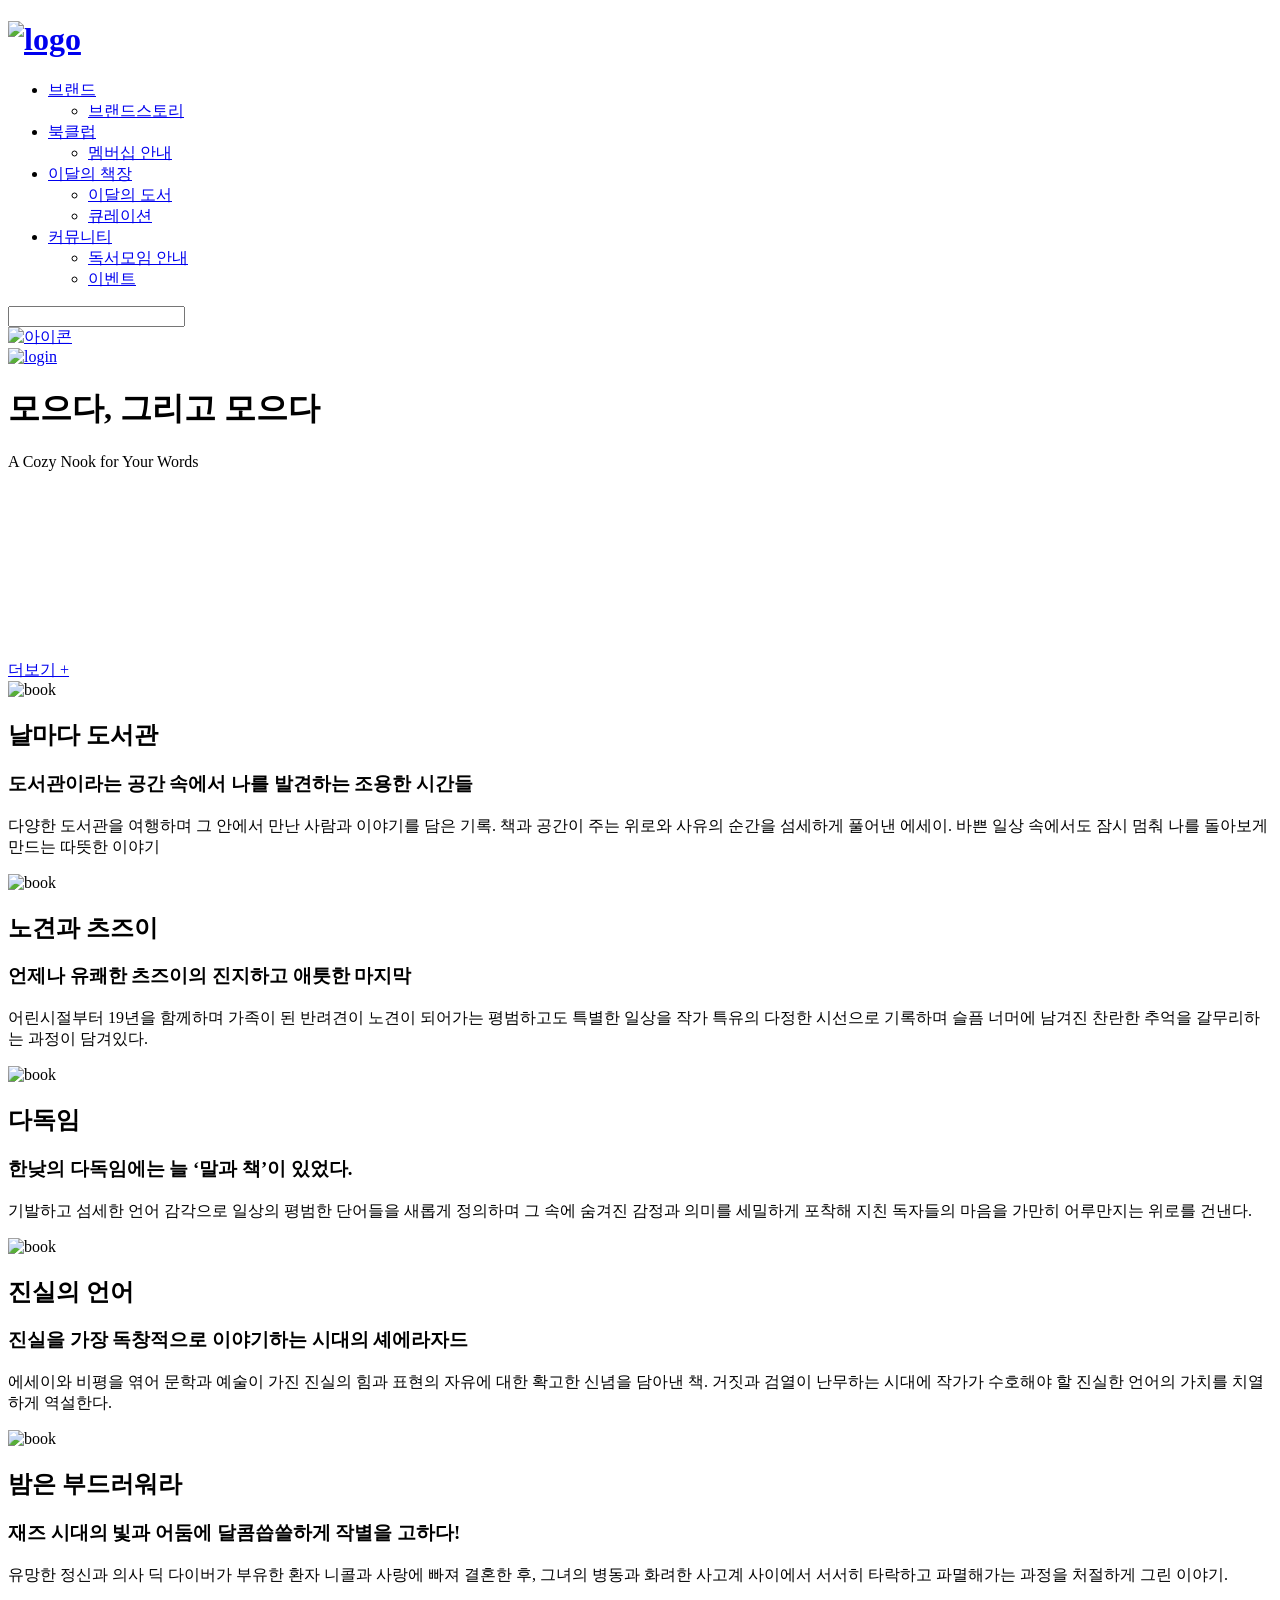
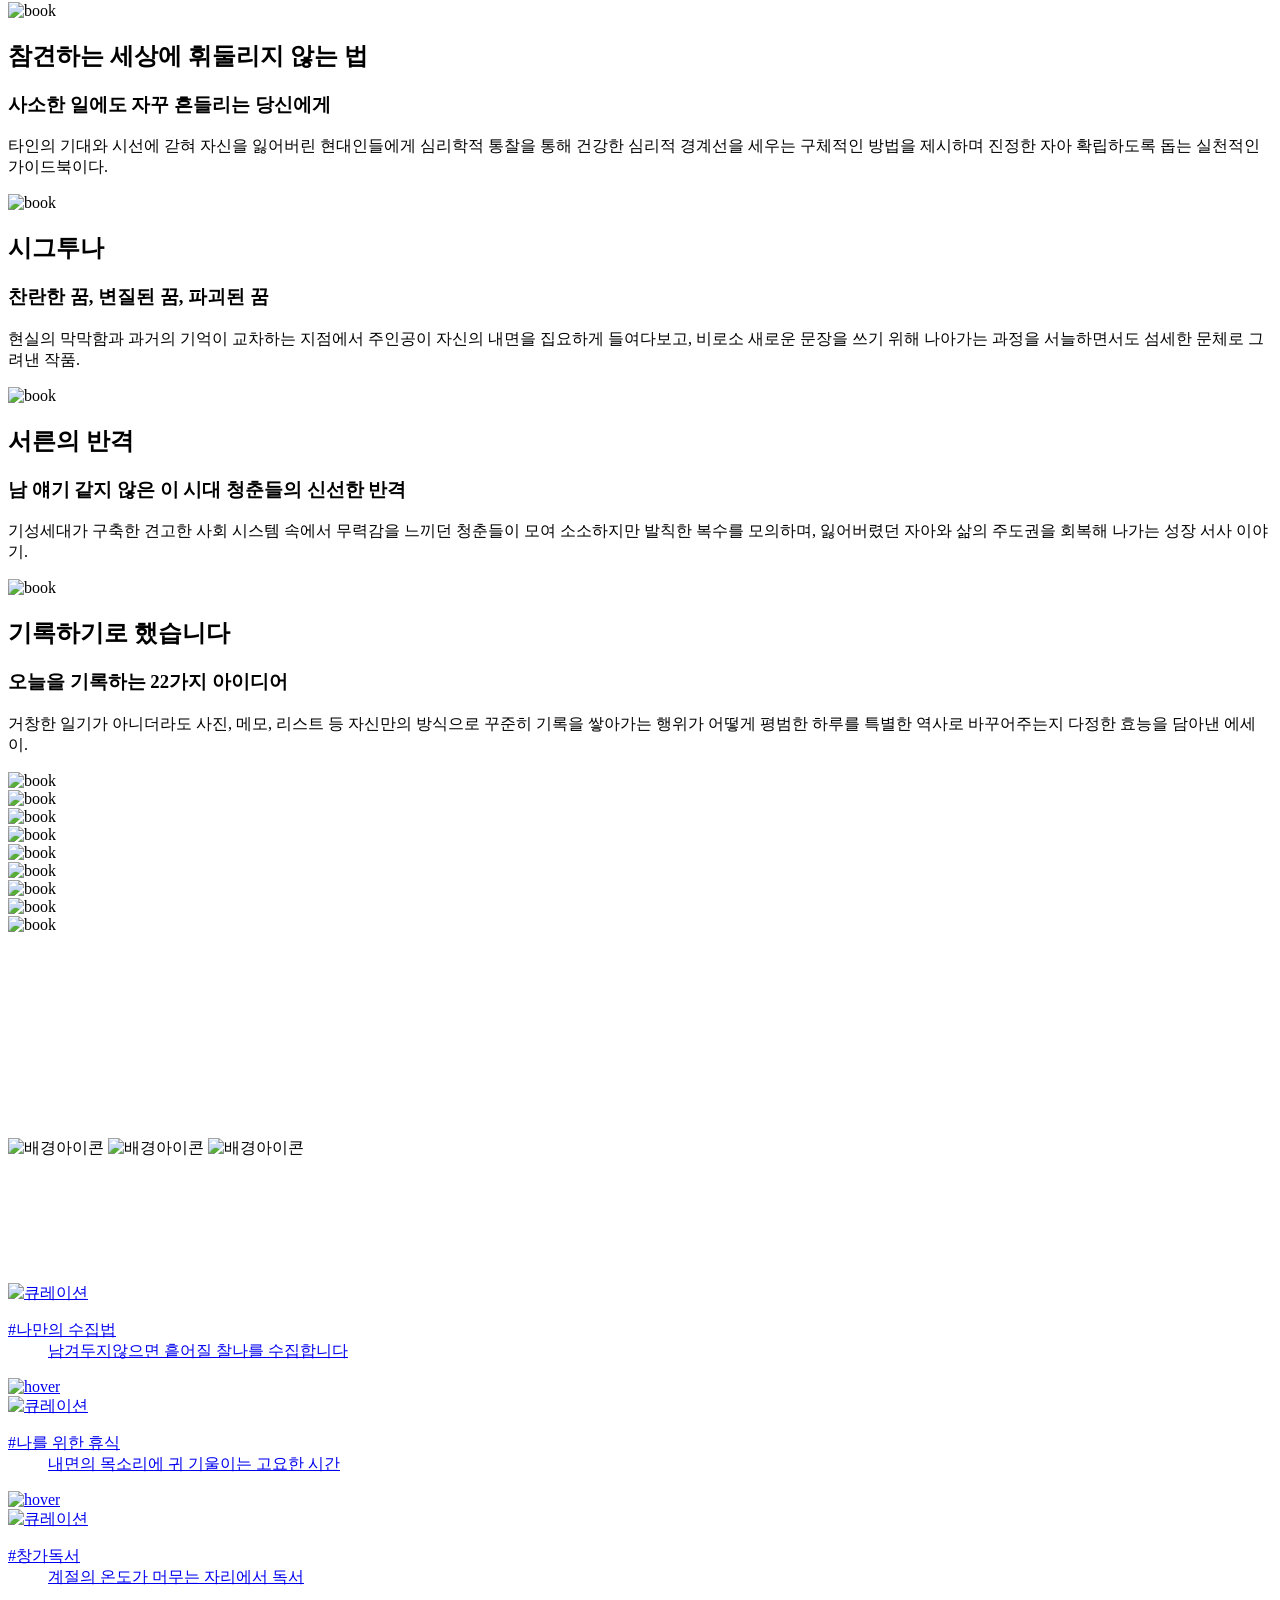
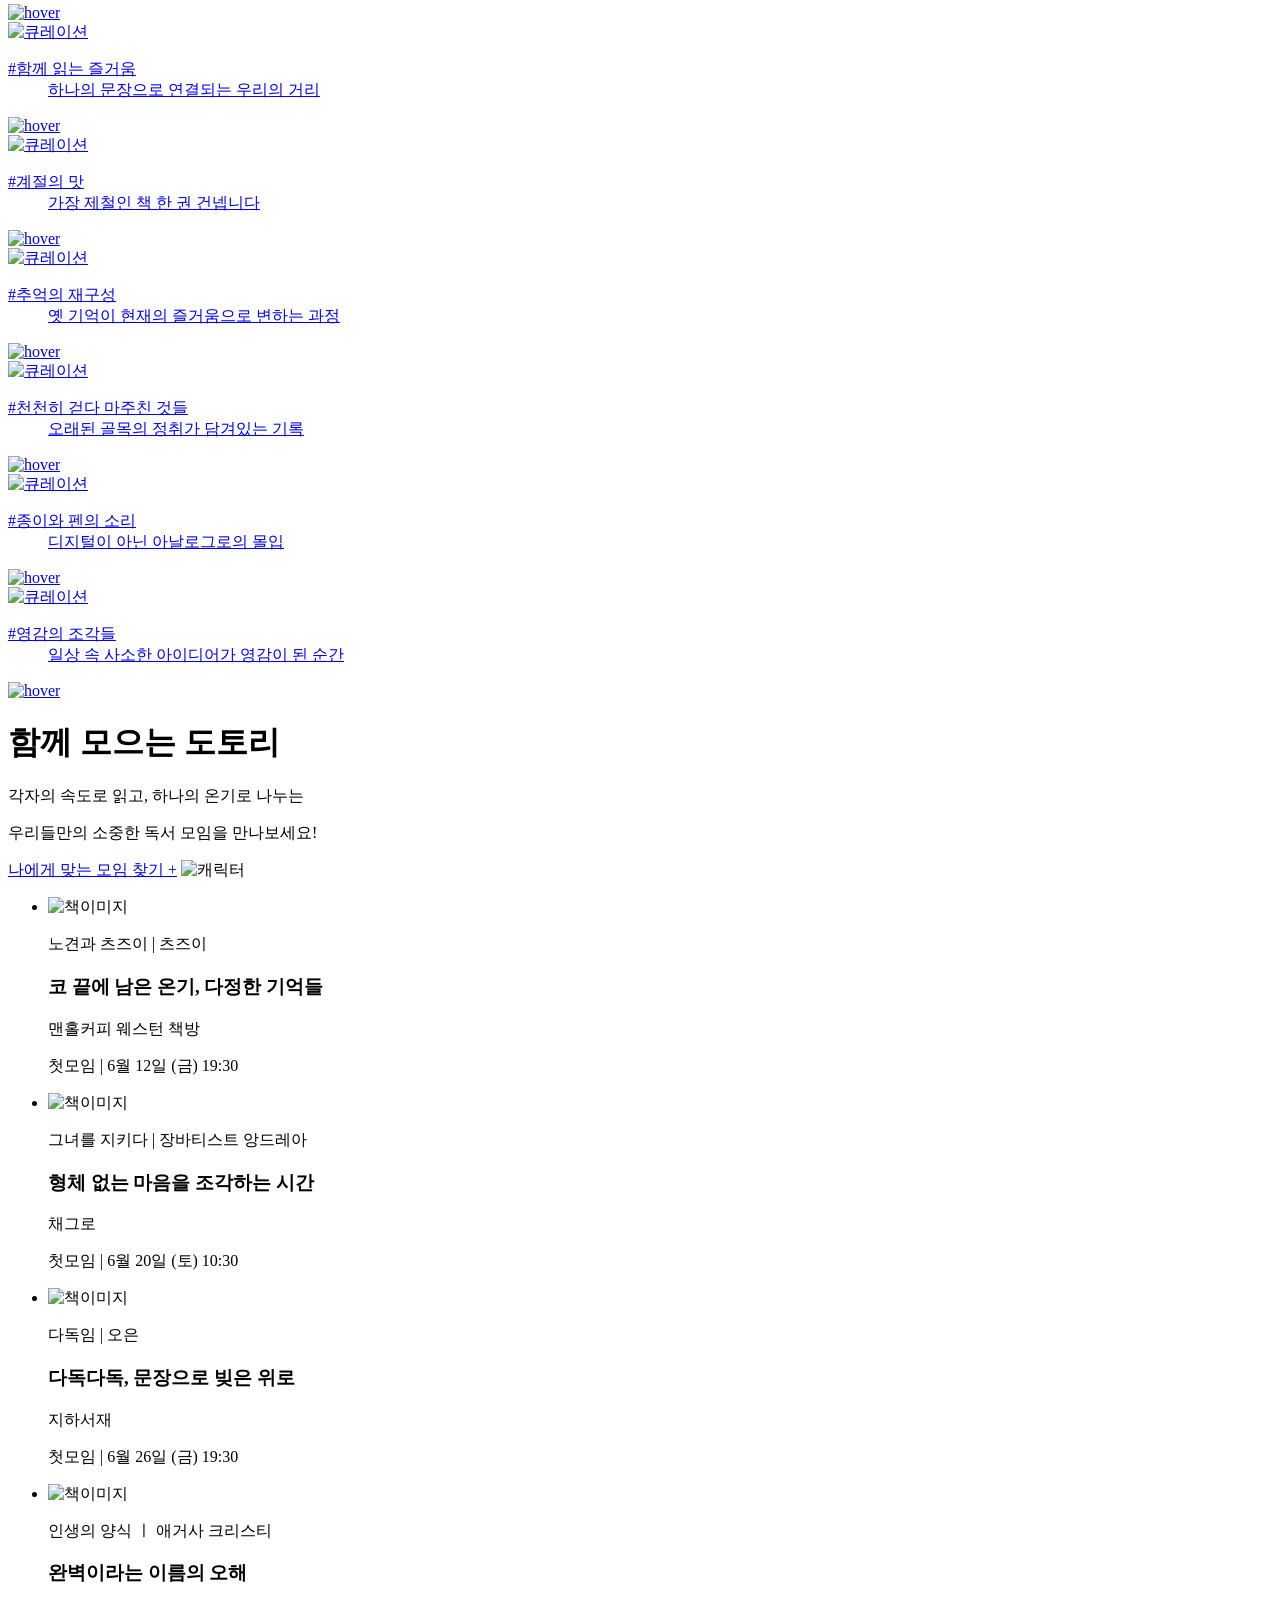
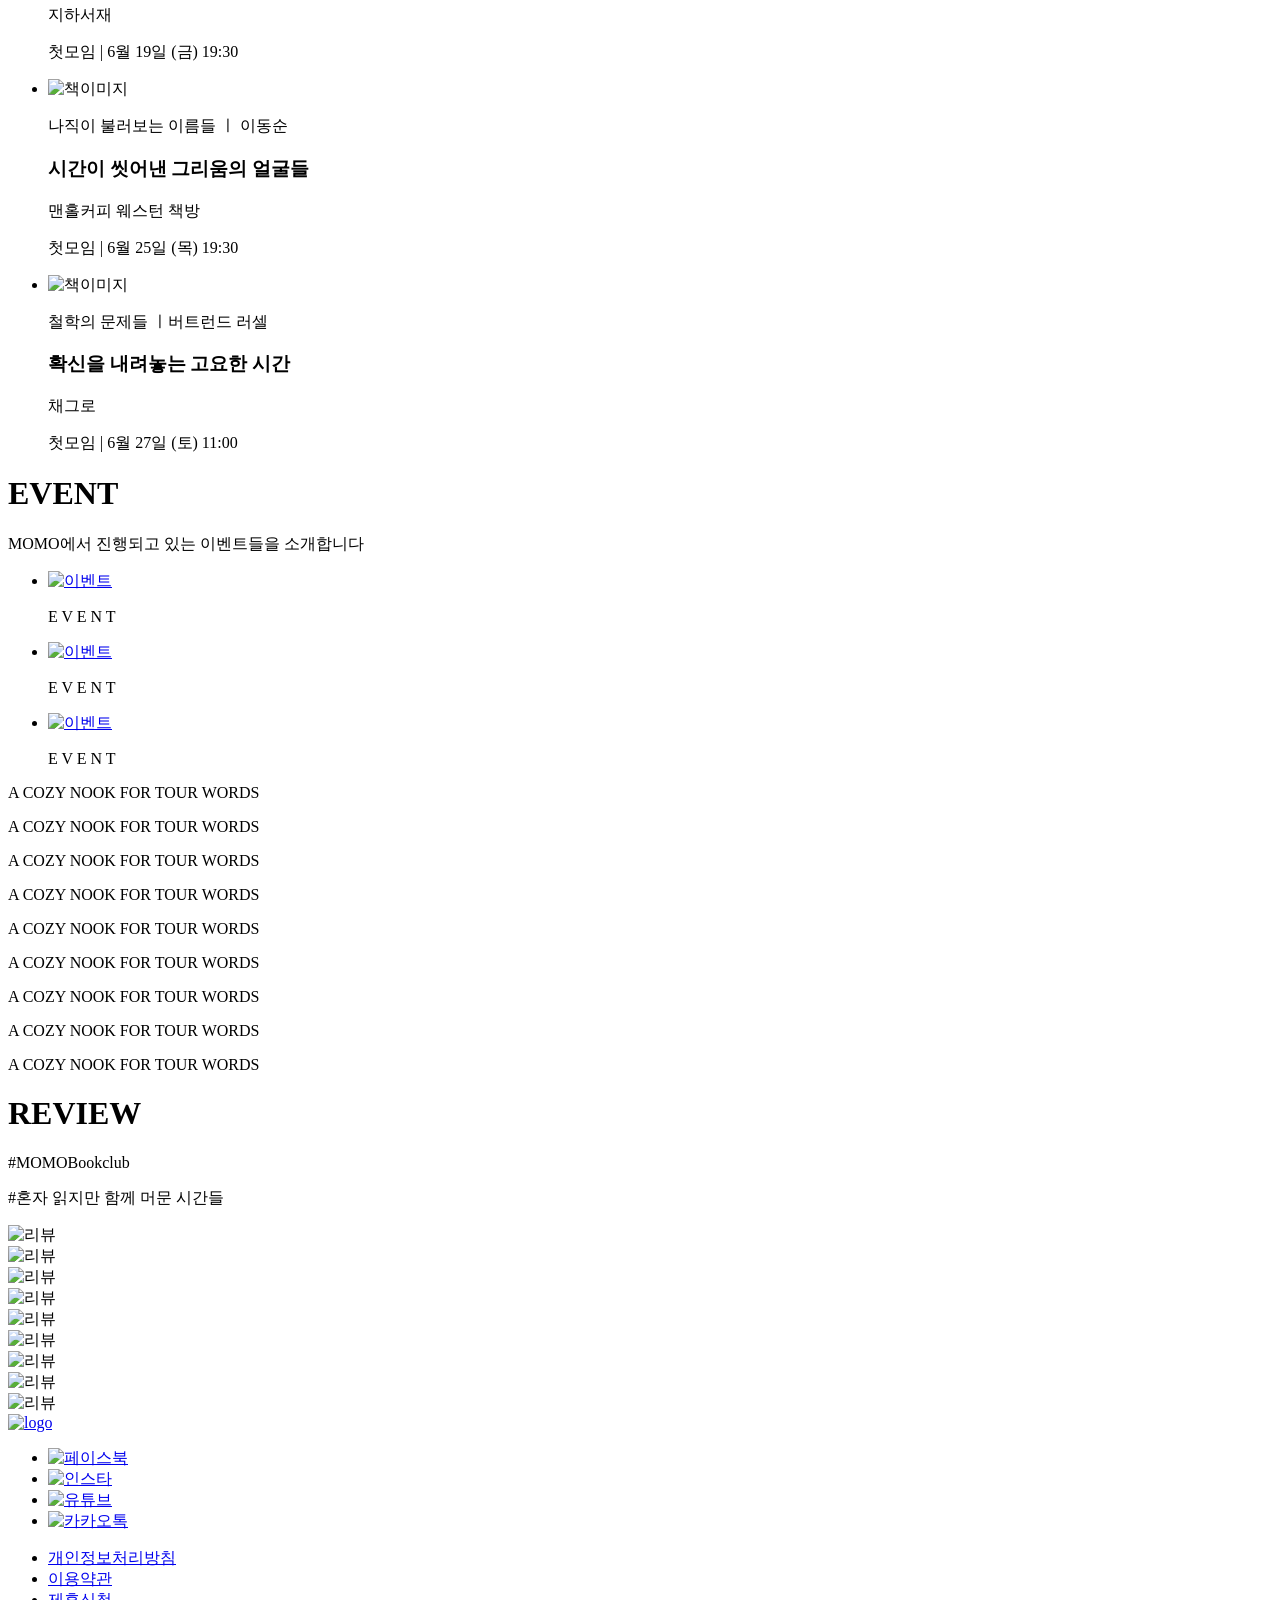
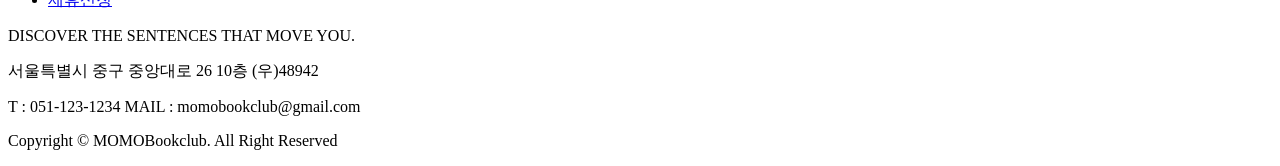
==== index.html @ cfecb266 "Add files via upload" ====
<!DOCTYPE html>
<html lang="ko">

<head>
    <meta charset="UTF-8">
    <meta name="viewport" content="width=1360">
    <!-- 브라우저 뷰포트 너비를 1360px로 고정하여 페이지를 그리도록 설정 -->
    <title>모모북클럽</title>
    <!-- favicon -->
    <link rel="shortcut icon" href="./images/favicon.ico" type="image/x-icon">
    <!-- webfont 연결-->
    <link rel="stylesheet" href="Suite.css">
    <!-- css 연결-->

    <!-- aos 연결 -->
    <link href="https://unpkg.com/aos@2.3.1/dist/aos.css" rel="stylesheet">

    <!-- 외부 css 연결 -->
    <link rel="stylesheet" href="css/style.css">

    <!-- js css 연결 -->
    <link rel="stylesheet" href="./css/swiper-bundle.min.css" />
</head>

<body>
    <div id="wrap">

        <!-- header 시작 -->
        <div id="header">
            <div class="inner_header">
                <h1><a href="index.html"><img src="./images/main/01.logo/logo2.svg" alt="logo" class="logo_img"></a>
                </h1>
                <ul class="gnb">
                    <li>
                        <a href="#">브랜드</a>
                        <ul class="submenu">
                            <li><a href="index2.html">브랜드스토리</a></li>
                        </ul>
                    </li>
                    <li>
                        <a href="#">북클럽</a>
                        <ul class="submenu">
                            <li><a href="index3.html">멤버십 안내</a></li>
                        </ul>
                    </li>
                    <li>
                        <a href="#">이달의 책장</a>
                        <ul class="submenu">
                            <li><a href="index4.html">이달의 도서</a></li>
                            <li><a href="index4.html?tab=Board02">큐레이션</a></li>
                        </ul>
                    </li>
                    <li>
                        <a href="#">커뮤니티</a>
                        <ul class="submenu">
                            <li><a href="index5.html">독서모임 안내</a></li>
                            <li><a href="index5.html?tab=Board02">이벤트</a></li>
                        </ul>
                    </li>
                </ul>

                <div class="search_wrap">
                    <div class="search_bar">
                        <form action="" method="post">
                            <input type="text" name="search" id="search" placeholder="">
                        </form>
                        <a href="#"><img src="./images/main/02.header/icon-2-1.svg" alt="아이콘" class="search_icon"></a>
                    </div>
                    <div class="login_wrap">
                        <a href="#"><img src="./images/main/02.header/icon-1-1.svg" alt="login" class="login_icon"></a>
                    </div>
                </div>
            </div>
        </div>


        <!-- visual 시작 -->
        <div id="visual">
            <h1>모으다, 그리고 모으다</h1>
            <p>A Cozy Nook for Your Words</p>
        </div>


        <!-- section1 시작 -->
        <div id="section1">
            <div class="title_wrap" data-aos="fade-up" data-aos-duration="1000">
                <h1><img src="./images/main/04.section1/character-1.svg" alt="캐릭터"></h1>
                <div class="text_wrap">
                    <h1>마음이 머무는 이달의 책장</h1>
                    <p>모모가 정성껏 고른 책들이 당신의 마음을 채워줄 거에요!</p>
                </div>
            </div>
            <div class="btn_wrap1">
                <a href="#" class="btn1">더보기 +</a>
            </div>
            <!-- Swiper -->
            <div class="swiper_wrap1">
                <div style="--swiper-navigation-color: #fff; --swiper-pagination-color: #fff"
                    class="swiper section1-swiper2">
                    <div class="swiper-wrapper">
                        <div class="swiper-slide">
                            <img src="./images/main/04.section1/book-1.svg" alt="book">
                            <div class="sw-txt-wrap">
                                <h2>날마다 도서관</h2>
                                <h3>도서관이라는 공간 속에서 나를 발견하는 조용한 시간들</h3>
                                <p>
                                    다양한 도서관을 여행하며 그 안에서 만난 사람과 이야기를 담은 기록. 책과 공간이 주는 위로와 사유의 순간을 섬세하게 풀어낸 에세이.
                                    바쁜 일상 속에서도 잠시 멈춰 나를 돌아보게 만드는 따뜻한 이야기
                                </p>
                            </div>
                        </div>
                        <div class="swiper-slide">
                            <img src="./images/main/04.section1/book-2.svg" alt="book">
                            <div class="sw-txt-wrap">
                                <h2>노견과 츠즈이</h2>
                                <h3>언제나 유쾌한 츠즈이의 진지하고 애틋한 마지막</h3>
                                <p>
                                    어린시절부터 19년을 함께하며 가족이 된 반려견이 노견이 되어가는 평범하고도 특별한 일상을 작가 특유의 다정한 시선으로 기록하며 슬픔 너머에 남겨진
                                    찬란한
                                    추억을
                                    갈무리하는 과정이 담겨있다.
                                </p>
                            </div>
                        </div>
                        <div class="swiper-slide">
                            <img src="./images/main/04.section1/book-3.svg" alt="book">
                            <div class="sw-txt-wrap">
                                <h2>다독임</h2>
                                <h3>한낮의 다독임에는 늘 ‘말과 책’이 있었다.</h3>
                                <p>
                                    기발하고 섬세한 언어 감각으로 일상의 평범한 단어들을 새롭게 정의하며 그 속에 숨겨진 감정과 의미를 세밀하게 포착해 지친 독자들의 마음을 가만히
                                    어루만지는
                                    위로를
                                    건낸다.
                                </p>
                            </div>
                        </div>
                        <div class="swiper-slide">
                            <img src="./images/main/04.section1/book-4.svg" alt="book">
                            <div class="sw-txt-wrap">
                                <h2>진실의 언어</h2>
                                <h3>진실을 가장 독창적으로 이야기하는 시대의 셰에라자드</h3>
                                <p>
                                    에세이와 비평을 엮어 문학과 예술이 가진 진실의 힘과 표현의 자유에 대한 확고한 신념을 담아낸 책. 거짓과 검열이 난무하는 시대에 작가가 수호해야 할
                                    진실한
                                    언어의
                                    가치를 치열하게 역설한다.
                                </p>
                            </div>
                        </div>
                        <div class="swiper-slide">
                            <img src="./images/main/04.section1/book-5.svg" alt="book">
                            <div class="sw-txt-wrap">
                                <h2>밤은 부드러워라</h2>
                                <h3>재즈 시대의 빛과 어둠에 달콤씁쓸하게 작별을 고하다!</h3>
                                <p>
                                    유망한 정신과 의사 딕 다이버가 부유한 환자 니콜과 사랑에 빠져 결혼한 후, 그녀의 병동과 화려한 사고계 사이에서 서서히 타락하고 파멸해가는 과정을
                                    처절하게
                                    그린
                                    이야기.
                                </p>
                            </div>
                        </div>
                        <div class="swiper-slide">
                            <img src="./images/main/04.section1/book-6.svg" alt="book">
                            <div class="sw-txt-wrap">
                                <h2>참견하는 세상에 휘둘리지 않는 법</h2>
                                <h3>사소한 일에도 자꾸 흔들리는 당신에게</h3>
                                <p>
                                    타인의 기대와 시선에 갇혀 자신을 잃어버린 현대인들에게 심리학적 통찰을 통해 건강한 심리적 경계선을 세우는 구체적인 방법을 제시하며 진정한 자아
                                    확립하도록
                                    돕는
                                    실천적인 가이드북이다.
                                </p>
                            </div>
                        </div>
                        <div class="swiper-slide">
                            <img src="./images/main/04.section1/book-7.svg" alt="book">
                            <div class="sw-txt-wrap">
                                <h2>시그투나</h2>
                                <h3>찬란한 꿈, 변질된 꿈, 파괴된 꿈</h3>
                                <p>
                                    현실의 막막함과 과거의 기억이 교차하는 지점에서 주인공이 자신의 내면을 집요하게 들여다보고, 비로소 새로운 문장을 쓰기 위해 나아가는 과정을
                                    서늘하면서도
                                    섬세한
                                    문체로 그려낸 작품.
                                </p>
                            </div>
                        </div>
                        <div class="swiper-slide">
                            <img src="./images/main/04.section1/book-8.svg" alt="book">
                            <div class="sw-txt-wrap">
                                <h2>서른의 반격</h2>
                                <h3>남 얘기 같지 않은 이 시대 청춘들의 신선한 반격</h3>
                                <p>
                                    기성세대가 구축한 견고한 사회 시스템 속에서 무력감을 느끼던 청춘들이 모여 소소하지만 발칙한 복수를 모의하며, 잃어버렸던 자아와 삶의 주도권을 회복해
                                    나가는
                                    성장
                                    서사 이야기.
                                </p>
                            </div>
                        </div>
                        <div class="swiper-slide">
                            <img src="./images/main/04.section1/book-9.svg" alt="book">
                            <div class="sw-txt-wrap">
                                <h2>기록하기로 했습니다</h2>
                                <h3>오늘을 기록하는 22가지 아이디어</h3>
                                <p>
                                    거창한 일기가 아니더라도 사진, 메모, 리스트 등 자신만의 방식으로 꾸준히 기록을 쌓아가는 행위가 어떻게 평범한 하루를 특별한 역사로 바꾸어주는지
                                    다정한
                                    효능을
                                    담아낸 에세이.
                                </p>
                            </div>
                        </div>
                    </div>
                </div>
                <div thumbsSlider="" class="swiper section1-swiper">
                    <div class="swiper-wrapper">
                        <div class="swiper-slide">
                            <img src="./images/main/04.section1/book-1.svg" alt="book">
                        </div>
                        <div class="swiper-slide">
                            <img src="./images/main/04.section1/book-2.svg" alt="book">
                        </div>
                        <div class="swiper-slide">
                            <img src="./images/main/04.section1/book-3.svg" alt="book">
                        </div>
                        <div class="swiper-slide">
                            <img src="./images/main/04.section1/book-4.svg" alt="book">
                        </div>
                        <div class="swiper-slide">
                            <img src="./images/main/04.section1/book-5.svg" alt="book">
                        </div>
                        <div class="swiper-slide">
                            <img src="./images/main/04.section1/book-6.svg" alt="book">
                        </div>
                        <div class="swiper-slide">
                            <img src="./images/main/04.section1/book-7.svg" alt="book">
                        </div>
                        <div class="swiper-slide">
                            <img src="./images/main/04.section1/book-8.svg" alt="book">
                        </div>
                        <div class="swiper-slide">
                            <img src="./images/main/04.section1/book-9.svg" alt="book">
                        </div>
                    </div>
                </div>
                <div class="swiper-scrollbar"></div>
            </div>
        </div>


        <!-- section2 시작 -->
        <div id="section2">
            <div class="inner_section2" data-aos="fade-up" data-aos-duration="1000">
                <div class="sec2_text_wrap">
                    <h2>" 당신의 한 페이지를 더해주세요 "</h2>
                    <p>각자의 공간에서 오롯이 몰입하며 보낸 독서의 시간들이,</p>
                    <p>이곳에서는 누군가에게 건네는 다정한 안부가 됩니다.</p>
                    <p>혼자이지만 외롭지 않은, 우리만의 고요한 숲으로 초대합니다.</p>
                    <a href="#">브랜드스토리</a>
                </div>
            </div>
        </div>


        <!-- section3 시작 -->
        <div id="section3">
            <div class="bg_icon">
                <img class="bg_icon1" src="./images/main/06.section3/icon-2.svg" alt="배경아이콘">
                <img class="bg_icon2" src="./images/main/06.section3/icon-3.svg" alt="배경아이콘">
                <img class="bg_icon3" src="./images/main/06.section3/icon-4.svg" alt="배경아이콘">
            </div>
            <div class="title_wrap" data-aos="fade-up" data-aos-duration="1000">
                <h1>마음을 채우는 한 페이지</h1>
                <p>잠시 머물러, 당신의 마음을 쉬게 하는 큐레이션</p>
            </div>

            <!-- Swiper -->
            <div class="swiper_wrap2">
                <div class="swiper section3-swiper">
                    <div class="swiper-wrapper">
                        <div class="swiper-slide">
                            <a href="#">
                                <div class="box_wrap">
                                    <div class="sec3_img_wrap">
                                        <img src="./images/main/06.section3/cu_img1.svg" alt="큐레이션">
                                    </div>
                                    <div class="sec3_text_wrap">
                                        <dl>
                                            <dt>#나만의 수집법</dt>
                                            <dd>남겨두지않으면 흩어질 찰나를 수집합니다</dd>
                                        </dl>
                                    </div>
                                    <div class="sec3_hover_box">
                                        <img src="./images/main/06.section3/cu_img_hover.svg" alt="hover">
                                    </div>
                                </div>
                            </a>
                        </div>
                        <div class="swiper-slide">
                            <a href="#">
                                <div class="box_wrap">
                                    <div class="sec3_img_wrap">
                                        <img src="./images/main/06.section3/cu_img2.svg" alt="큐레이션">
                                    </div>
                                    <div class="sec3_text_wrap">
                                        <dl>
                                            <dt>#나를 위한 휴식</dt>
                                            <dd>내면의 목소리에 귀 기울이는 고요한 시간</dd>
                                        </dl>
                                    </div>
                                    <div class="sec3_hover_box">
                                        <img src="./images/main/06.section3/cu_img_hover.svg" alt="hover">
                                    </div>
                                </div>
                            </a>
                        </div>
                        <div class="swiper-slide">
                            <a href="#">
                                <div class="box_wrap">
                                    <div class="sec3_img_wrap">
                                        <img src="./images/main/06.section3/cu_img3.svg" alt="큐레이션">
                                    </div>
                                    <div class="sec3_text_wrap">
                                        <dl>
                                            <dt>#창가독서</dt>
                                            <dd>계절의 온도가 머무는 자리에서 독서</dd>
                                        </dl>
                                    </div>
                                    <div class="sec3_hover_box">
                                        <img src="./images/main/06.section3/cu_img_hover.svg" alt="hover">
                                    </div>
                                </div>
                            </a>
                        </div>
                        <div class="swiper-slide">
                            <a href="#">
                                <div class="box_wrap">
                                    <div class="sec3_img_wrap">
                                        <img src="./images/main/06.section3/cu_img4.svg" alt="큐레이션">
                                    </div>
                                    <div class="sec3_text_wrap">
                                        <dl>
                                            <dt>#함께 읽는 즐거움</dt>
                                            <dd>하나의 문장으로 연결되는 우리의 거리</dd>
                                        </dl>
                                    </div>
                                    <div class="sec3_hover_box">
                                        <img src="./images/main/06.section3/cu_img_hover.svg" alt="hover">
                                    </div>
                                </div>
                            </a>
                        </div>
                        <div class="swiper-slide">
                            <a href="#">
                                <div class="box_wrap">
                                    <div class="sec3_img_wrap">
                                        <img src="./images/main/06.section3/cu_img5.svg" alt="큐레이션">
                                    </div>
                                    <div class="sec3_text_wrap">
                                        <dl>
                                            <dt>#계절의 맛</dt>
                                            <dd>가장 제철인 책 한 권 건넵니다</dd>
                                        </dl>
                                    </div>
                                    <div class="sec3_hover_box">
                                        <img src="./images/main/06.section3/cu_img_hover.svg" alt="hover">
                                    </div>
                                </div>
                            </a>
                        </div>
                        <div class="swiper-slide">
                            <a href="#">
                                <div class="box_wrap">
                                    <div class="sec3_img_wrap">
                                        <img src="./images/main/06.section3/cu_img6.svg" alt="큐레이션">
                                    </div>
                                    <div class="sec3_text_wrap">
                                        <dl>
                                            <dt>#추억의 재구성</dt>
                                            <dd>옛 기억이 현재의 즐거움으로 변하는 과정</dd>
                                        </dl>
                                    </div>
                                    <div class="sec3_hover_box">
                                        <img src="./images/main/06.section3/cu_img_hover.svg" alt="hover">
                                    </div>
                                </div>
                            </a>
                        </div>
                        <div class="swiper-slide">
                            <a href="#">
                                <div class="box_wrap">
                                    <div class="sec3_img_wrap">
                                        <img src="./images/main/06.section3/cu_img7.svg" alt="큐레이션">
                                    </div>
                                    <div class="sec3_text_wrap">
                                        <dl>
                                            <dt>#천천히 걷다 마주친 것들</dt>
                                            <dd>오래된 골목의 정취가 담겨있는 기록</dd>
                                        </dl>
                                    </div>
                                    <div class="sec3_hover_box">
                                        <img src="./images/main/06.section3/cu_img_hover.svg" alt="hover">
                                    </div>
                                </div>
                            </a>
                        </div>
                        <div class="swiper-slide">
                            <a href="#">
                                <div class="box_wrap">
                                    <div class="sec3_img_wrap">
                                        <img src="./images/main/06.section3/cu_img8.svg" alt="큐레이션">
                                    </div>
                                    <div class="sec3_text_wrap">
                                        <dl>
                                            <dt>#종이와 펜의 소리</dt>
                                            <dd>디지털이 아닌 아날로그로의 몰입</dd>
                                        </dl>
                                    </div>
                                    <div class="sec3_hover_box">
                                        <img src="./images/main/06.section3/cu_img_hover.svg" alt="hover">
                                    </div>
                                </div>
                            </a>
                        </div>
                        <div class="swiper-slide">
                            <a href="#">
                                <div class="box_wrap">
                                    <div class="sec3_img_wrap">
                                        <img src="./images/main/06.section3/cu_img9.svg" alt="큐레이션">
                                    </div>
                                    <div class="sec3_text_wrap">
                                        <dl>
                                            <dt>#영감의 조각들</dt>
                                            <dd>일상 속 사소한 아이디어가 영감이 된 순간</dd>
                                        </dl>
                                    </div>
                                    <div class="sec3_hover_box">
                                        <img src="./images/main/06.section3/cu_img_hover.svg" alt="hover">
                                    </div>
                                </div>
                            </a>
                        </div>
                    </div>
                    <div class="swiper-scrollbar"></div>
                </div>
            </div>
        </div>

        <!-- section4 시작 -->
        <div id="section4">
            <div class="inner_section4">
                <div class="title_wrap">
                    <h1>함께 모으는 도토리</h1>
                    <p>각자의 속도로 읽고, 하나의 온기로 나누는</p>
                    <p>우리들만의 소중한 독서 모임을 만나보세요!</p>
                    <a href="#">나에게 맞는 모임 찾기 +</a>
                    <img src="./images/main/07.section4/background_character_img.svg" alt="캐릭터">
                </div>
                <div class="sticky_wrap">
                    <ul class="inner_sticky_wrap1">
                        <li>
                            <div class="img_wrap"><img src="./images/main/07.section4/box_img1.svg" alt="책이미지"></div>
                            <div class="text_wrap">
                                <p class="sec4_text_box">노견과 츠즈이 | 츠즈이</p>
                                <h3>코 끝에 남은 온기, 다정한 기억들</h3>
                                <p class="sec4_icon1">맨홀커피 웨스턴 책방</p>
                                <p class="sec4_icon2">첫모임 | 6월 12일 (금) 19:30</p>
                            </div>
                        </li>
                        <li>
                            <div class="img_wrap"><img src="./images/main/07.section4/box_img2.svg" alt="책이미지"></div>
                            <div class="text_wrap">
                                <p class="sec4_text_box">그녀를 지키다 | 장바티스트 앙드레아</p>
                                <h3>형체 없는 마음을 조각하는 시간</h3>
                                <p class="sec4_icon1">채그로</p>
                                <p class="sec4_icon2">첫모임 | 6월 20일 (토) 10:30</p>
                            </div>
                        </li>
                        <li>
                            <div class="img_wrap"><img src="./images/main/07.section4/box_img3.svg" alt="책이미지"></div>
                            <div class="text_wrap">
                                <p class="sec4_text_box">다독임 | 오은</p>
                                <h3>다독다독, 문장으로 빚은 위로</h3>
                                <p class="sec4_icon1">지하서재</p>
                                <p class="sec4_icon2">첫모임 | 6월 26일 (금) 19:30</p>
                            </div>
                        </li>
                    </ul>
                    <ul class="inner_sticky_wrap2">
                        <li>
                            <div class="img_wrap"><img src="./images/main/07.section4/box_img4.svg" alt="책이미지"></div>
                            <div class="text_wrap">
                                <p class="sec4_text_box">인생의 양식 ㅣ 애거사 크리스티</p>
                                <h3>완벽이라는 이름의 오해</h3>
                                <p class="sec4_icon1">지하서재</p>
                                <p class="sec4_icon2">첫모임 | 6월 19일 (금) 19:30</p>
                            </div>
                        </li>
                        <li>
                            <div class="img_wrap"><img src="./images/main/07.section4/box_img5.svg" alt="책이미지"></div>
                            <div class="text_wrap">
                                <p class="sec4_text_box">나직이 불러보는 이름들 ㅣ 이동순</p>
                                <h3>시간이 씻어낸 그리움의 얼굴들</h3>
                                <p class="sec4_icon1">맨홀커피 웨스턴 책방</p>
                                <p class="sec4_icon2">첫모임 | 6월 25일 (목) 19:30</p>
                            </div>
                        </li>
                        <li>
                            <div class="img_wrap"><img src="./images/main/07.section4/box_img6.svg" alt="책이미지"></div>
                            <div class="text_wrap">
                                <p class="sec4_text_box">철학의 문제들 ㅣ버트런드 러셀</p>
                                <h3>확신을 내려놓는 고요한 시간</h3>
                                <p class="sec4_icon1">채그로</p>
                                <p class="sec4_icon2">첫모임 | 6월 27일 (토) 11:00</p>
                            </div>
                        </li>
                    </ul>
                </div>
            </div>
        </div>


        <!-- section5 시작 -->
        <div id="section5">
            <div class="title_wrap">
                <h1>EVENT</h1>
                <p>MOMO에서 진행되고 있는 이벤트들을 소개합니다</p>
            </div>
            <ul class="accordion_wrap">
                <li class="on">
                    <div class="hide_banner">
                        <a href="#"><img src="./images/main/08.section5/banner-1.svg" alt="이벤트"></a>
                    </div>
                    <div class="show_banner">
                        <p>E&nbsp;V&nbsp;E&nbsp;N&nbsp;T</p>
                    </div>
                </li>
                <li>
                    <div class="hide_banner">
                        <a href="#"><img src="./images/main/08.section5/banner-2.svg" alt="이벤트"></a>
                    </div>
                    <div class="show_banner">
                        <p>E&nbsp;V&nbsp;E&nbsp;N&nbsp;T</p>
                    </div>
                </li>
                <li>
                    <div class="hide_banner">
                        <a href="#"><img src="./images/main/08.section5/banner-3.svg" alt="이벤트"></a>
                    </div>
                    <div class="show_banner">
                        <p>E&nbsp;V&nbsp;E&nbsp;N&nbsp;T</p>
                    </div>
                </li>
            </ul>
        </div>


        <!-- textflow 시작 -->
        <div id="textflow">
            <p class="flow">A COZY NOOK FOR TOUR WORDS</p>
            <p class="flow">A COZY NOOK FOR TOUR WORDS</p>
            <p class="flow">A COZY NOOK FOR TOUR WORDS</p>
            <p class="flow">A COZY NOOK FOR TOUR WORDS</p>
            <p class="flow">A COZY NOOK FOR TOUR WORDS</p>
            <p class="flow">A COZY NOOK FOR TOUR WORDS</p>
            <p class="flow">A COZY NOOK FOR TOUR WORDS</p>
            <p class="flow">A COZY NOOK FOR TOUR WORDS</p>
            <p class="flow">A COZY NOOK FOR TOUR WORDS</p>
        </div>


        <!-- section6 시작 -->
        <div id="section6">
            <div class="title_wrap">
                <h1>REVIEW</h1>
                <div class="inner_txt_wrap">
                    <p>#MOMOBookclub</p>
                    <p>#혼자 읽지만 함께 머문 시간들</p>
                </div>
            </div>

            <!-- swiper 시작 -->
            <div class="swiper_wrap3">
                <div class="swiper section6-swiper">
                    <div class="swiper-wrapper">
                        <div class="swiper-slide">
                            <img src="./images/main/09.section6/rv-img-1.png" alt="리뷰">
                        </div>
                        <div class="swiper-slide">
                            <img src="./images/main/09.section6/rv-img-2.png" alt="리뷰">
                        </div>
                        <div class="swiper-slide">
                            <img src="./images/main/09.section6/rv-img-3.png" alt="리뷰">
                        </div>
                        <div class="swiper-slide">
                            <img src="./images/main/09.section6/rv-img-4.png" alt="리뷰">
                        </div>
                        <div class="swiper-slide">
                            <img src="./images/main/09.section6/rv-img-5.png" alt="리뷰">
                        </div>
                        <div class="swiper-slide">
                            <img src="./images/main/09.section6/rv-img-6.png" alt="리뷰">
                        </div>
                        <div class="swiper-slide">
                            <img src="./images/main/09.section6/rv-img-7.png" alt="리뷰">
                        </div>
                        <div class="swiper-slide">
                            <img src="./images/main/09.section6/rv-img-8.png" alt="리뷰">
                        </div>
                        <div class="swiper-slide">
                            <img src="./images/main/09.section6/rv-img-9.png" alt="리뷰">
                        </div>
                    </div>
                </div>
            </div>
        </div>


        <!-- footer 시작 -->
        <div id="footer">
            <div class="inner_footer">
                <div class="footer_img_wrap">
                    <a href="index.html"><img src="./images/main/10.footer/logo.svg" alt="logo"></a>
                </div>
                <ul class="sns_icon">
                    <li>
                        <a href="https://www.facebook.com/?locale=ko_KR">
                            <img src="./images/main/10.footer/facebook-icon.svg" alt="페이스북">
                        </a>
                    </li>
                    <li>
                        <a href="https://secure.instagram.com/accounts/login/?hl=ko">
                            <img src="./images/main/10.footer/insta-icon.svg" alt="인스타">
                        </a>
                    </li>
                    <li>
                        <a href="https://www.youtube.com/?reload=9&hl=ko&gl=KR&app=desktop">
                            <img src="./images/main/10.footer/youtube-icon.svg" alt="유튜브">
                        </a>
                    </li>
                    <li>
                        <a href="https://www.kakaocorp.com/page/service/service/KakaoTalk">
                            <img src="./images/main/10.footer/kakao-icon.svg" alt="카카오톡">
                        </a>
                    </li>
                </ul>

                <ul class="footer_link">
                    <li><a href="#">개인정보처리방침</a></li>
                    <li><a href="#">이용약관</a></li>
                    <li><a href="#">제휴신청</a></li>
                </ul>

                <p class="footer_text">DISCOVER THE SENTENCES THAT MOVE YOU.</p>
                <div class="footer_address">
                    <p>서울특별시 중구 중앙대로 26 10층 (우)48942</p>
                    <p>T : 051-123-1234 MAIL : momobookclub@gmail.com</p>
                    <p>Copyright © MOMOBookclub. All Right Reserved</p>
                </div>
            </div>
        </div>
    </div>






    <!-- jQuery 오픈 소스 : 로컬방식 -->
    <script src="./js/jquery-4.0.0.min.js"></script>
    <script src="./js/swiper-bundle.min.js"></script>
    <script src="https://unpkg.com/aos@2.3.1/dist/aos.js"></script>
    <!-- 제어코드 -->
    <script src="./js/script.js"></script>
</body>

</html>
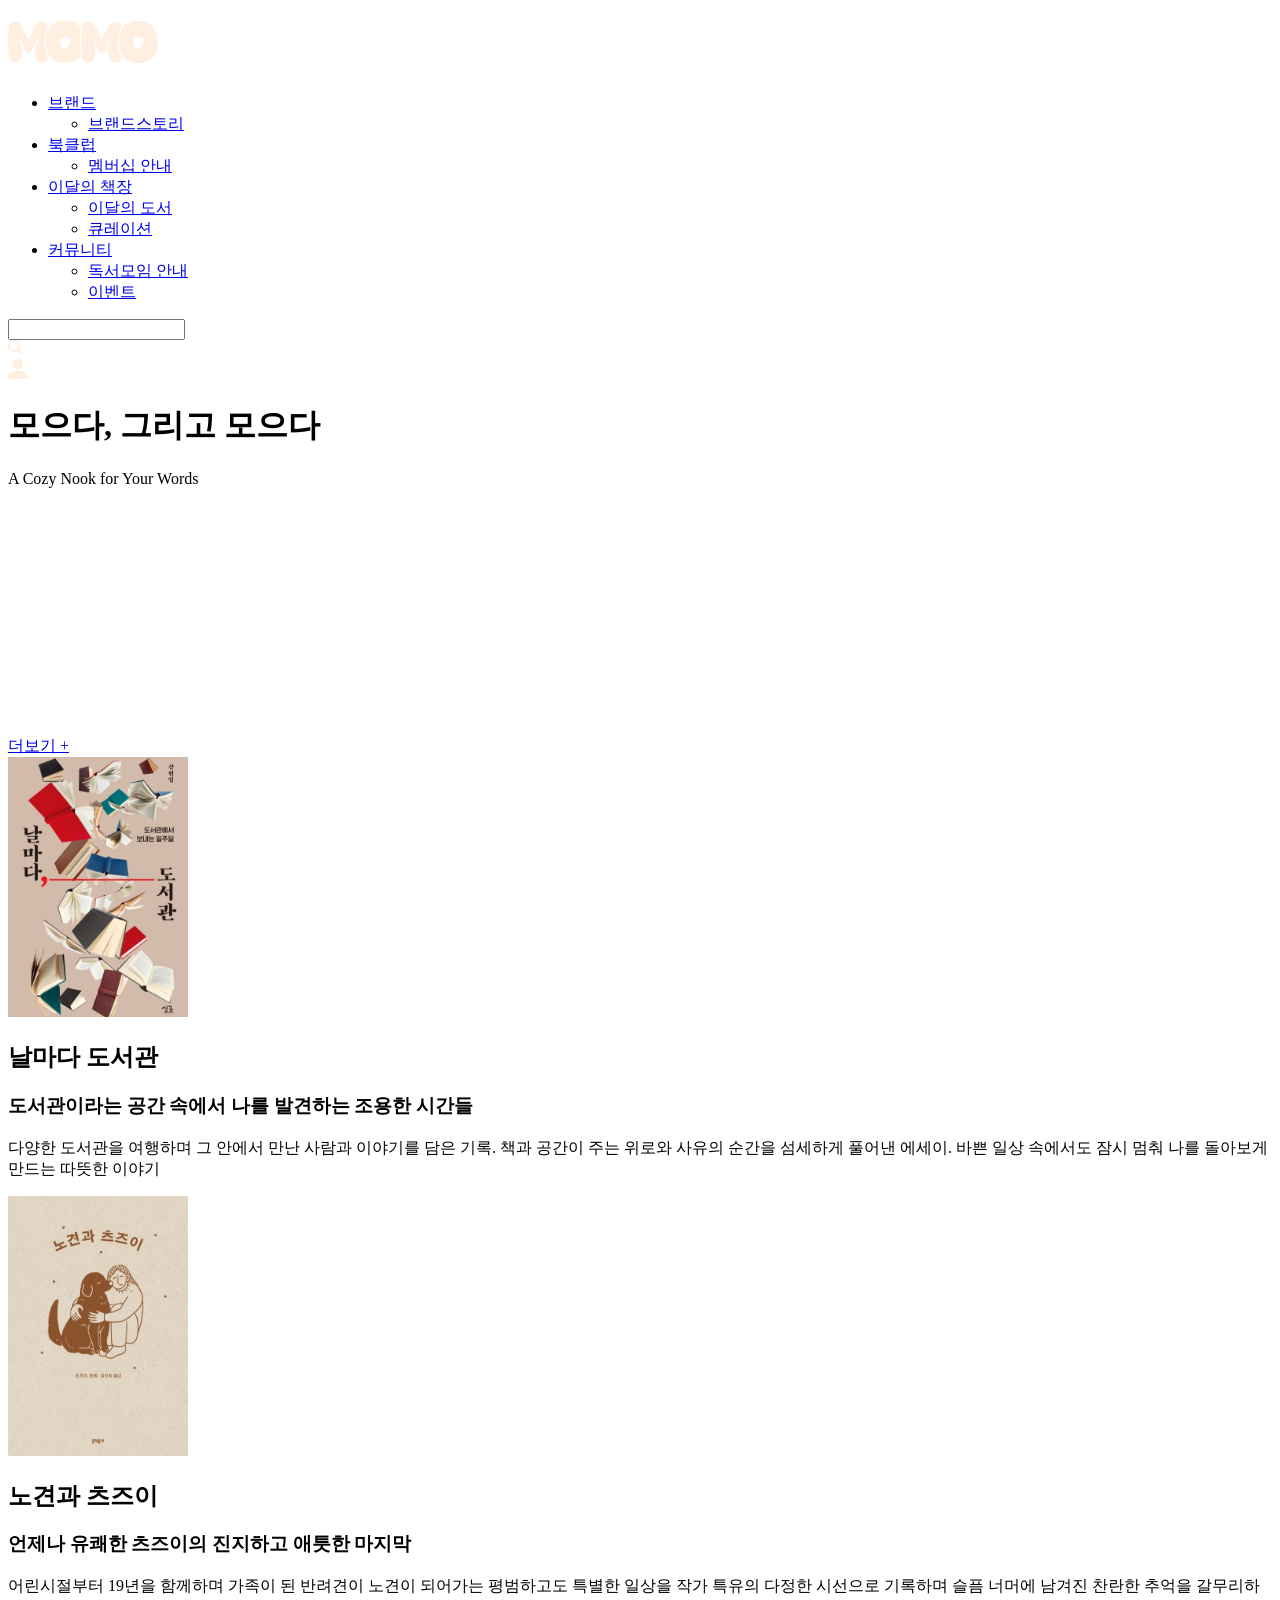
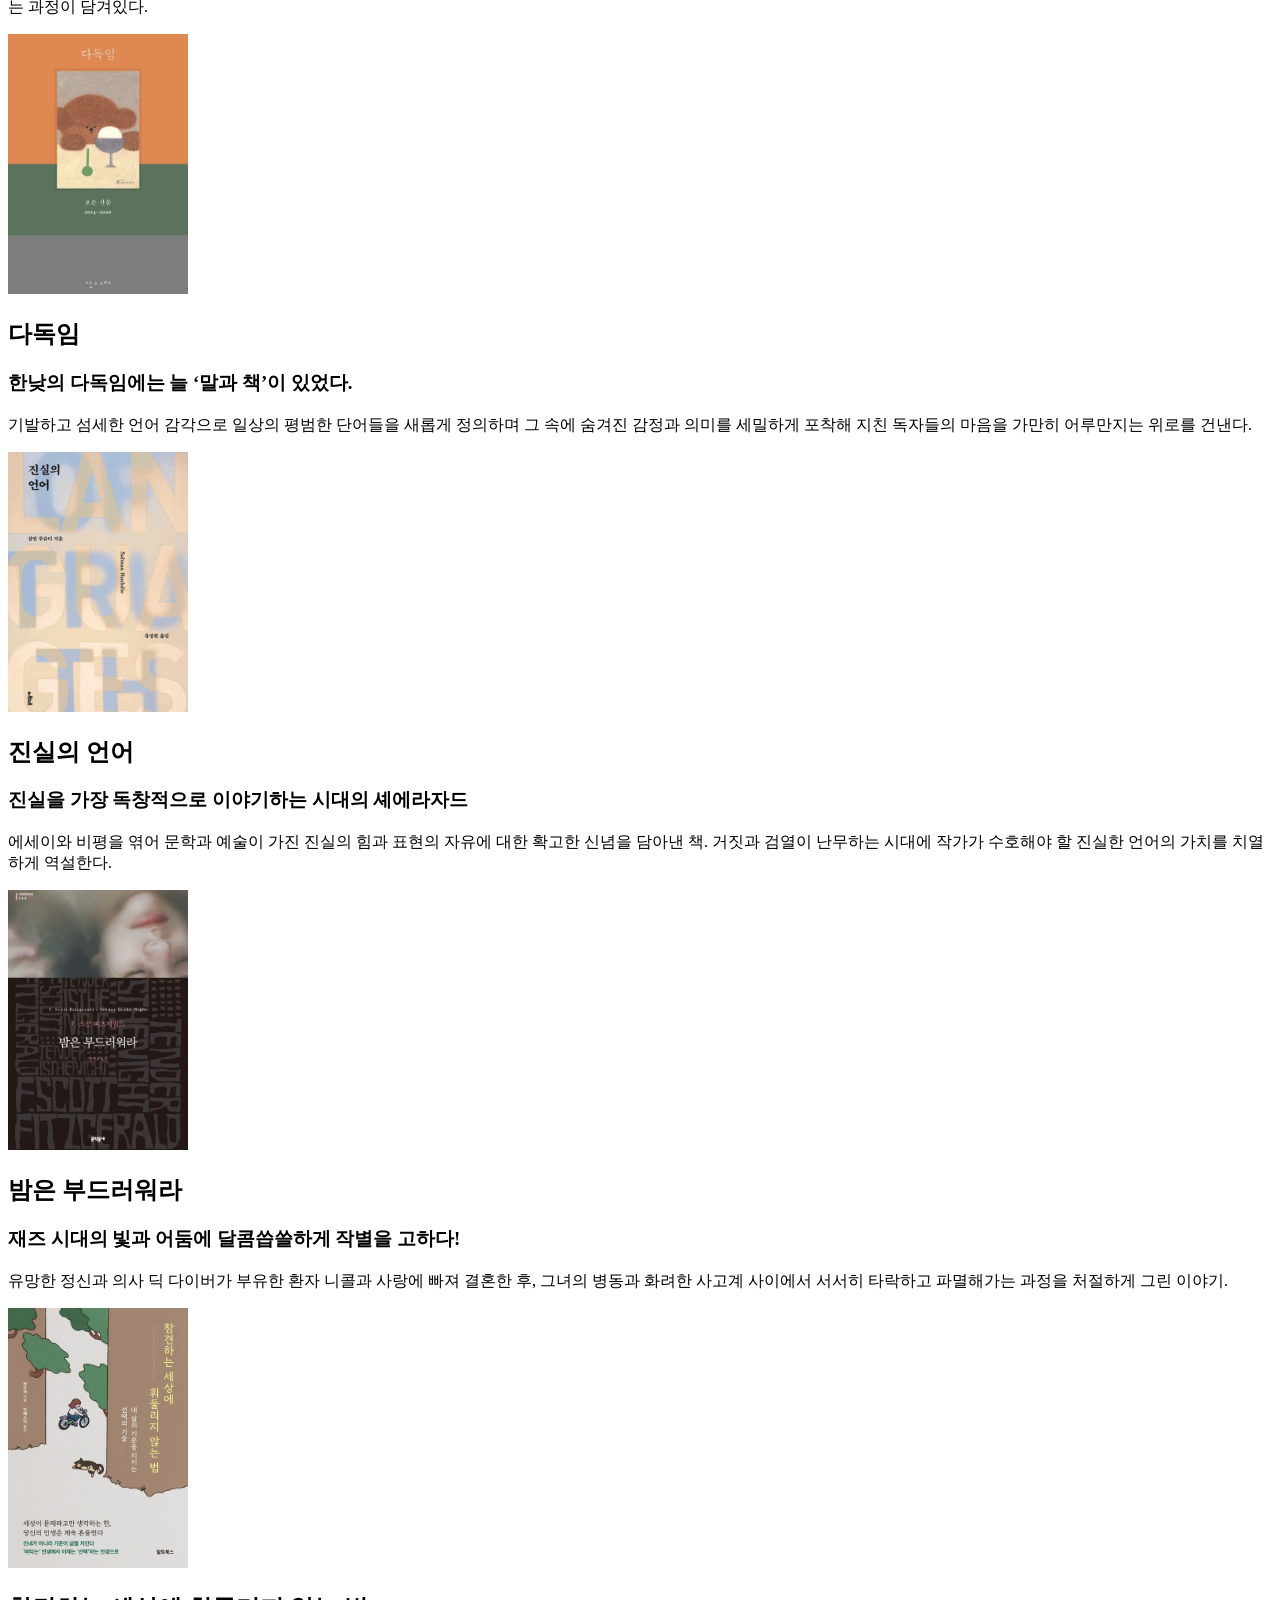
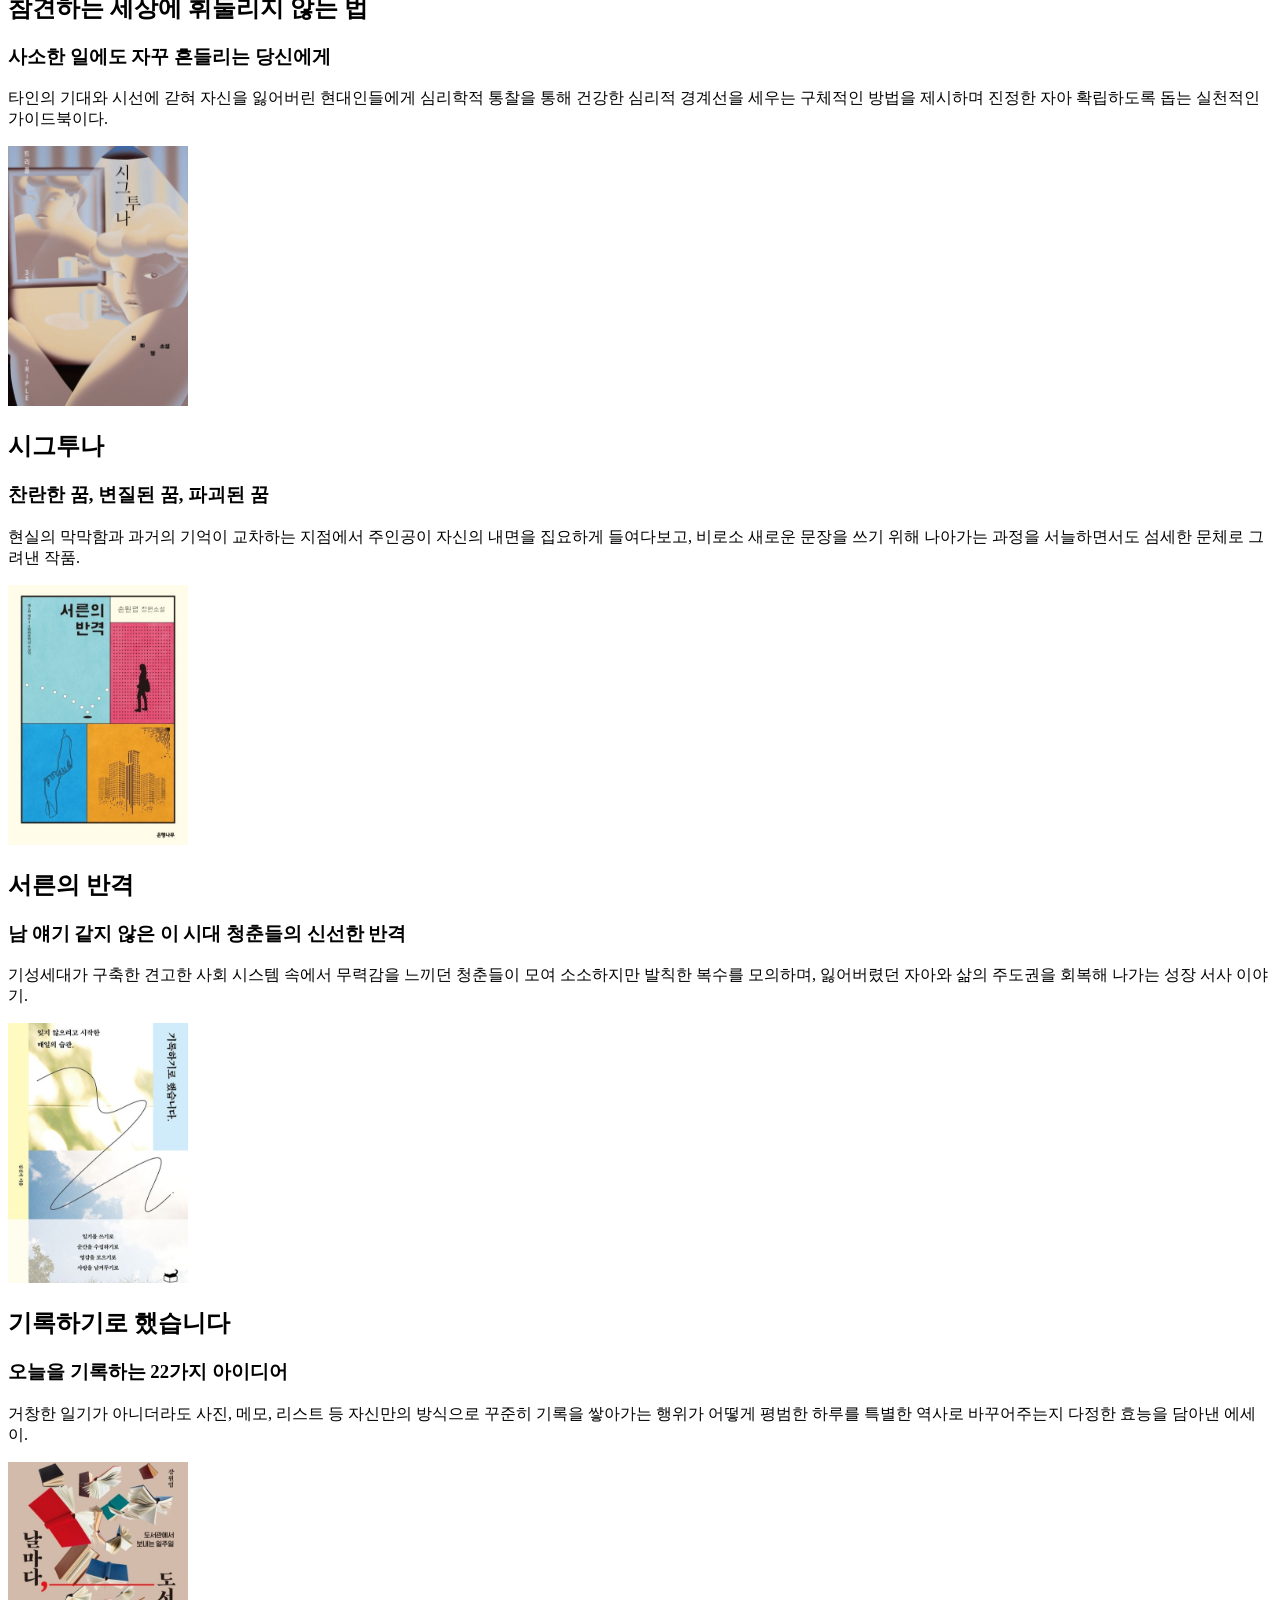
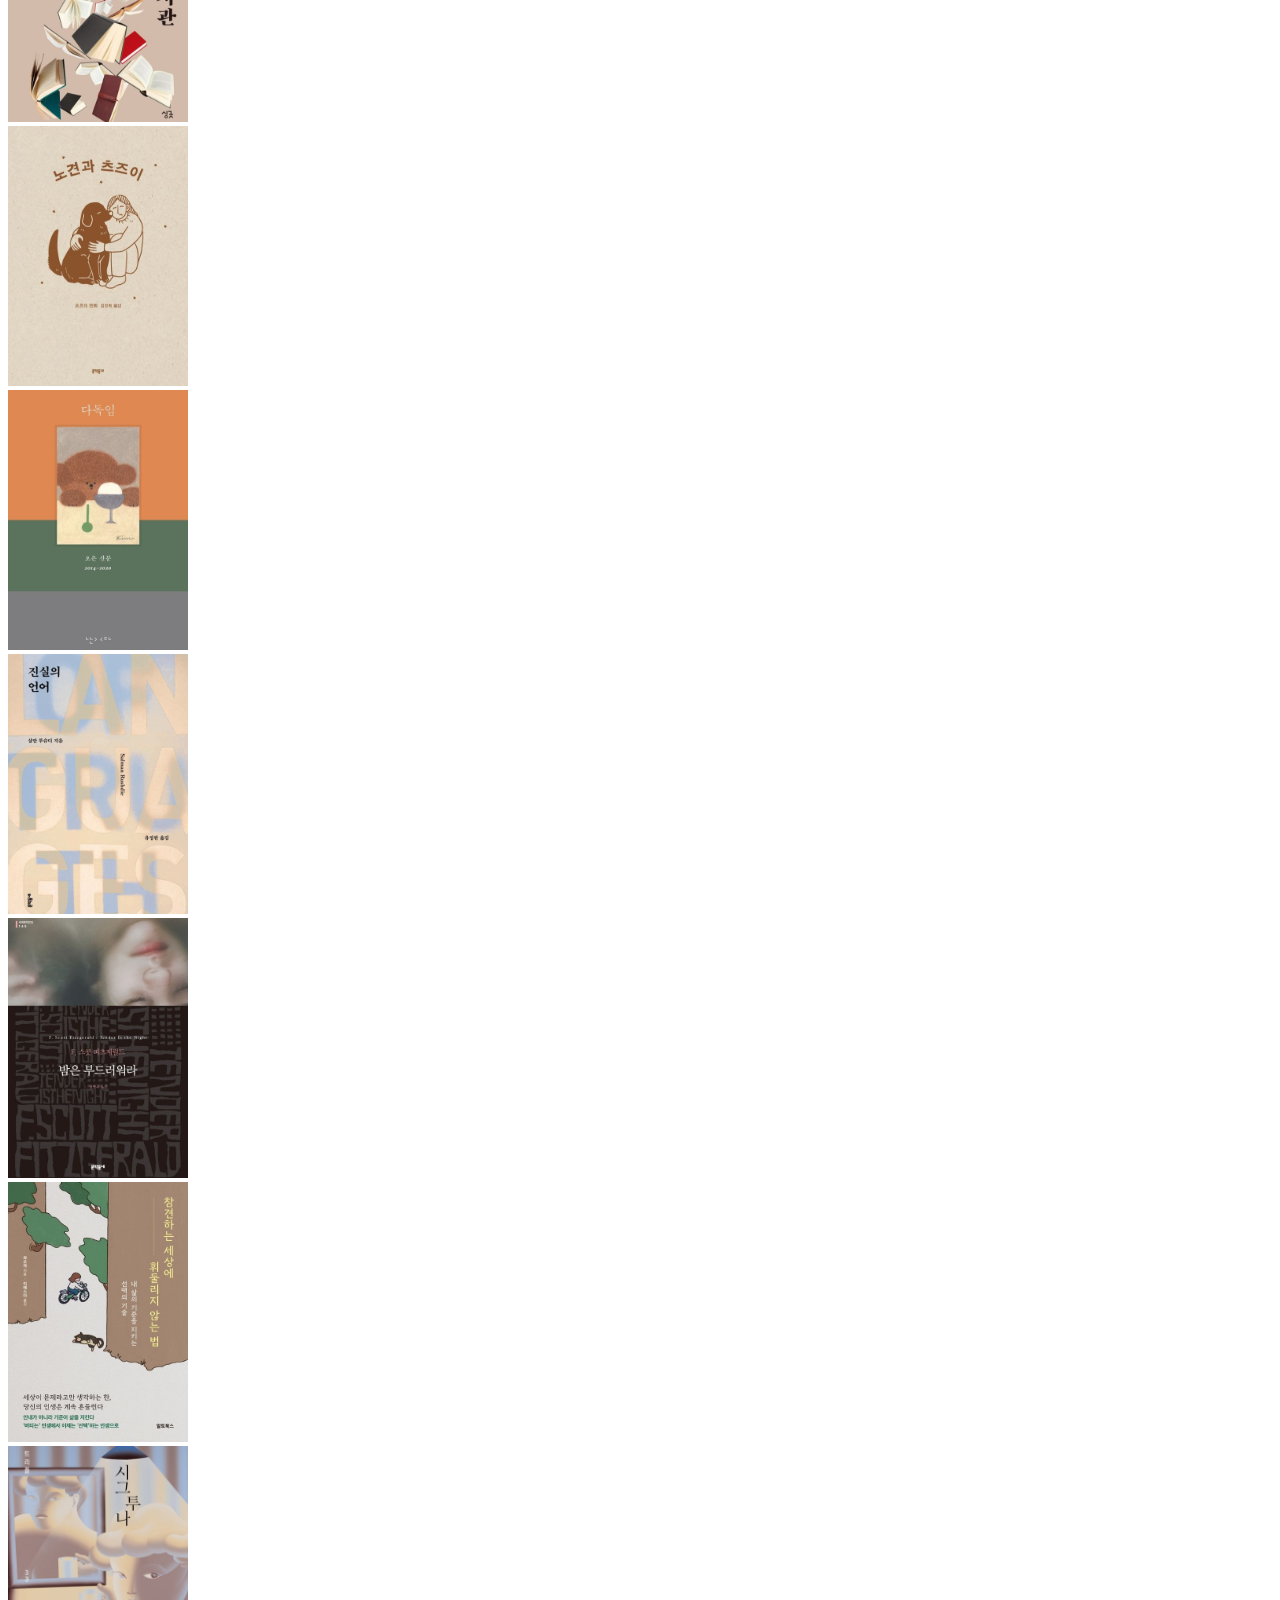
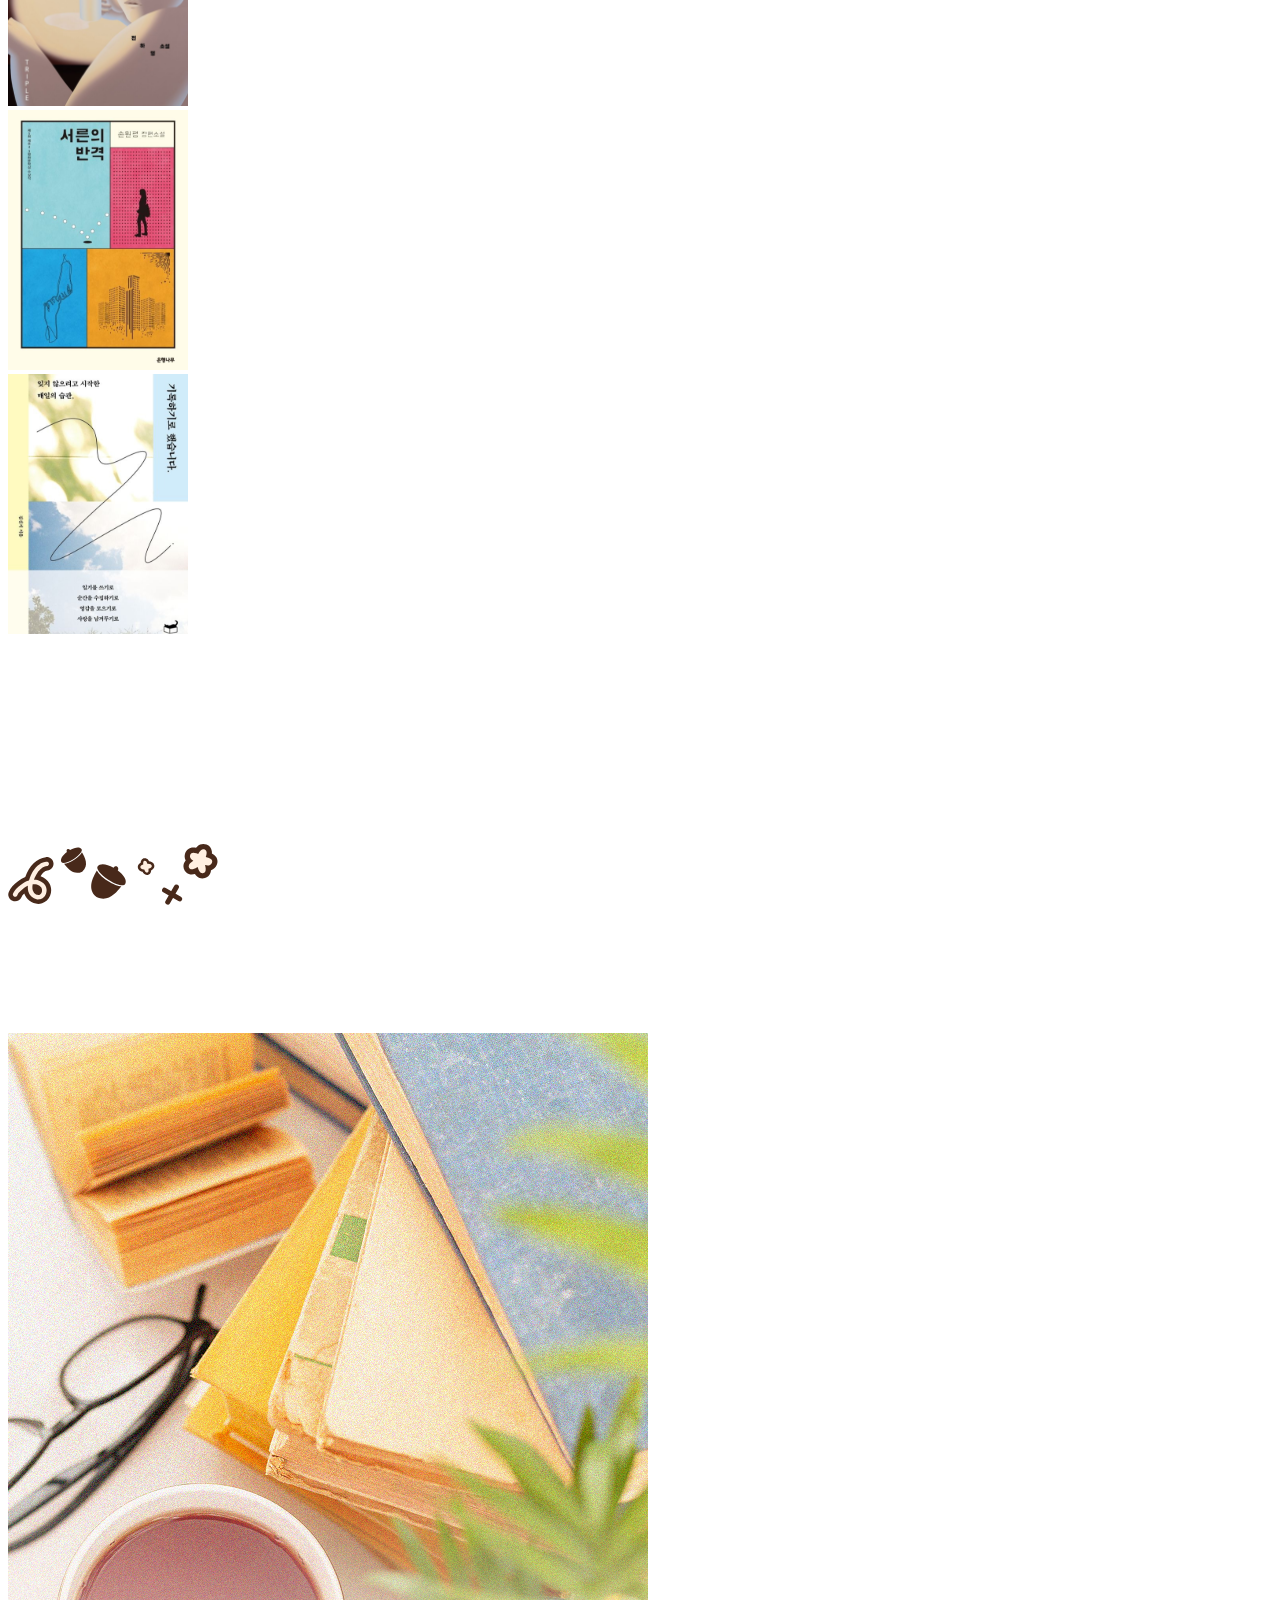
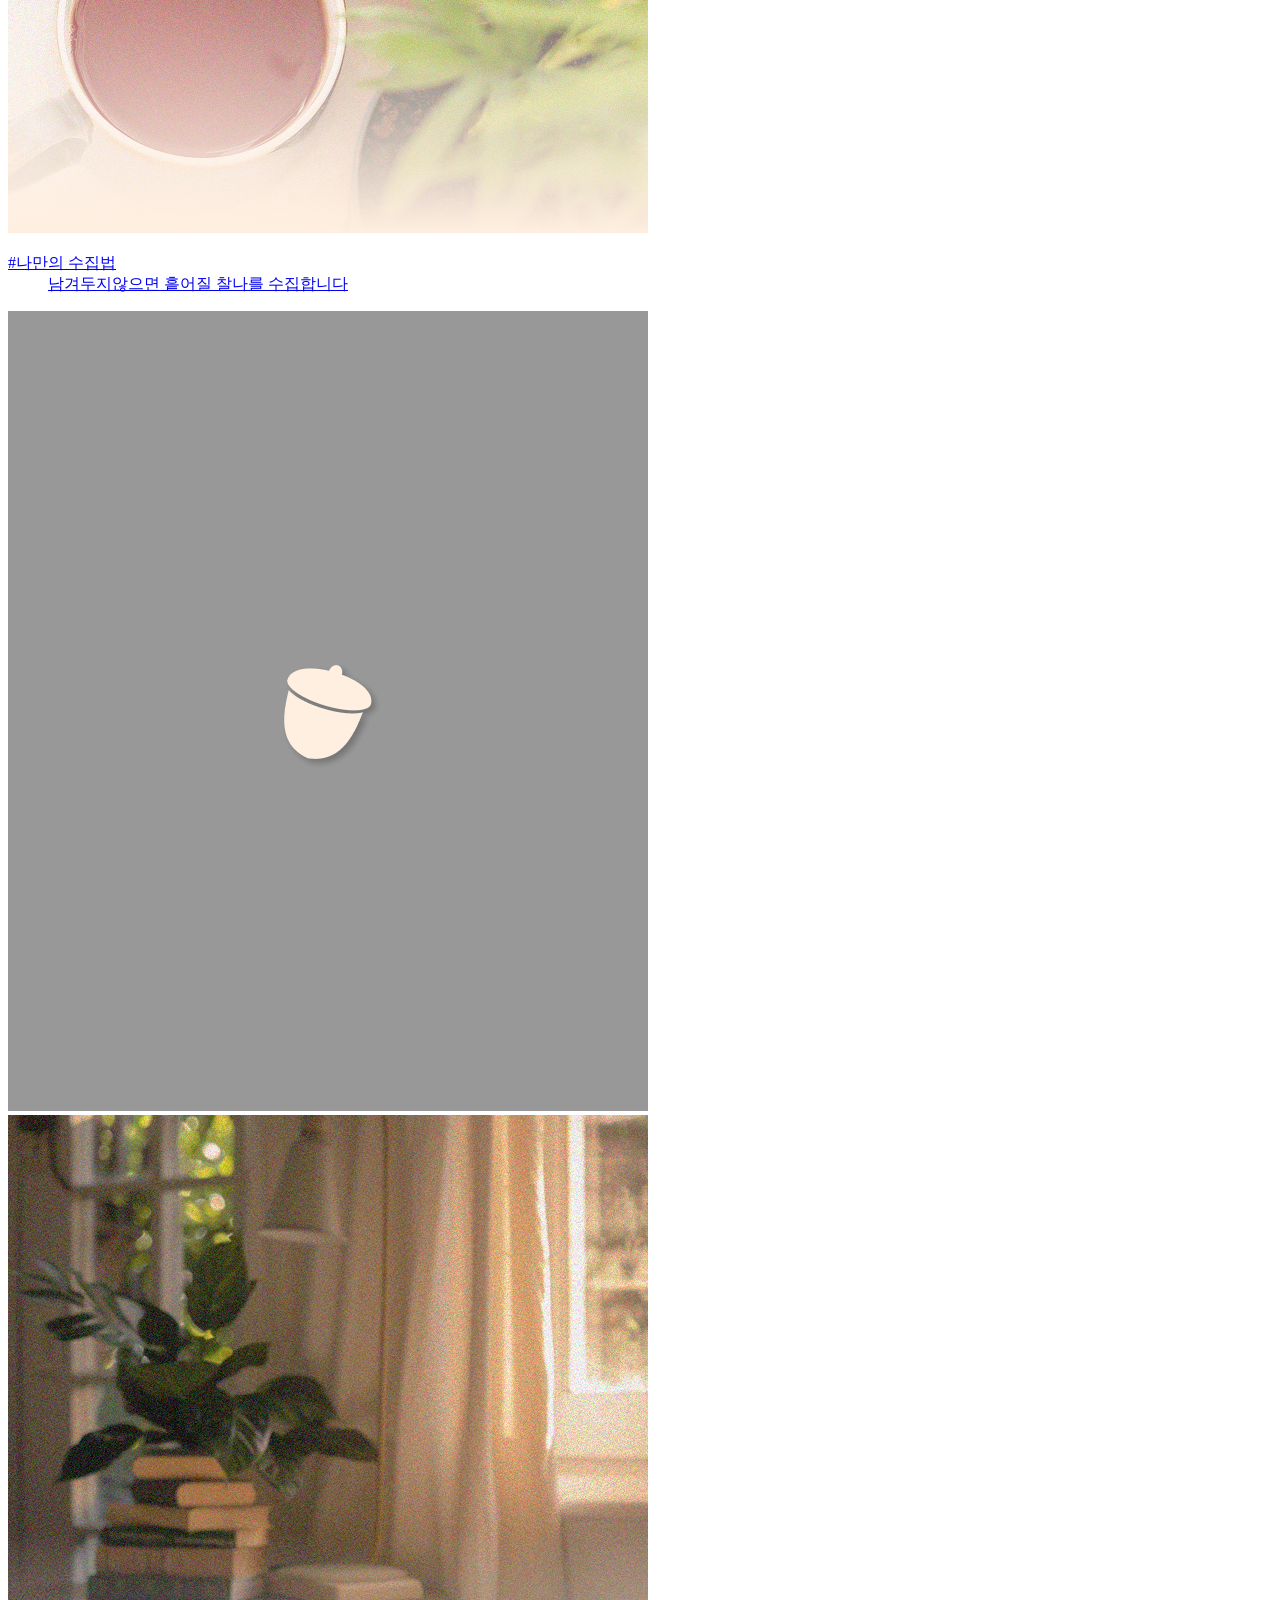
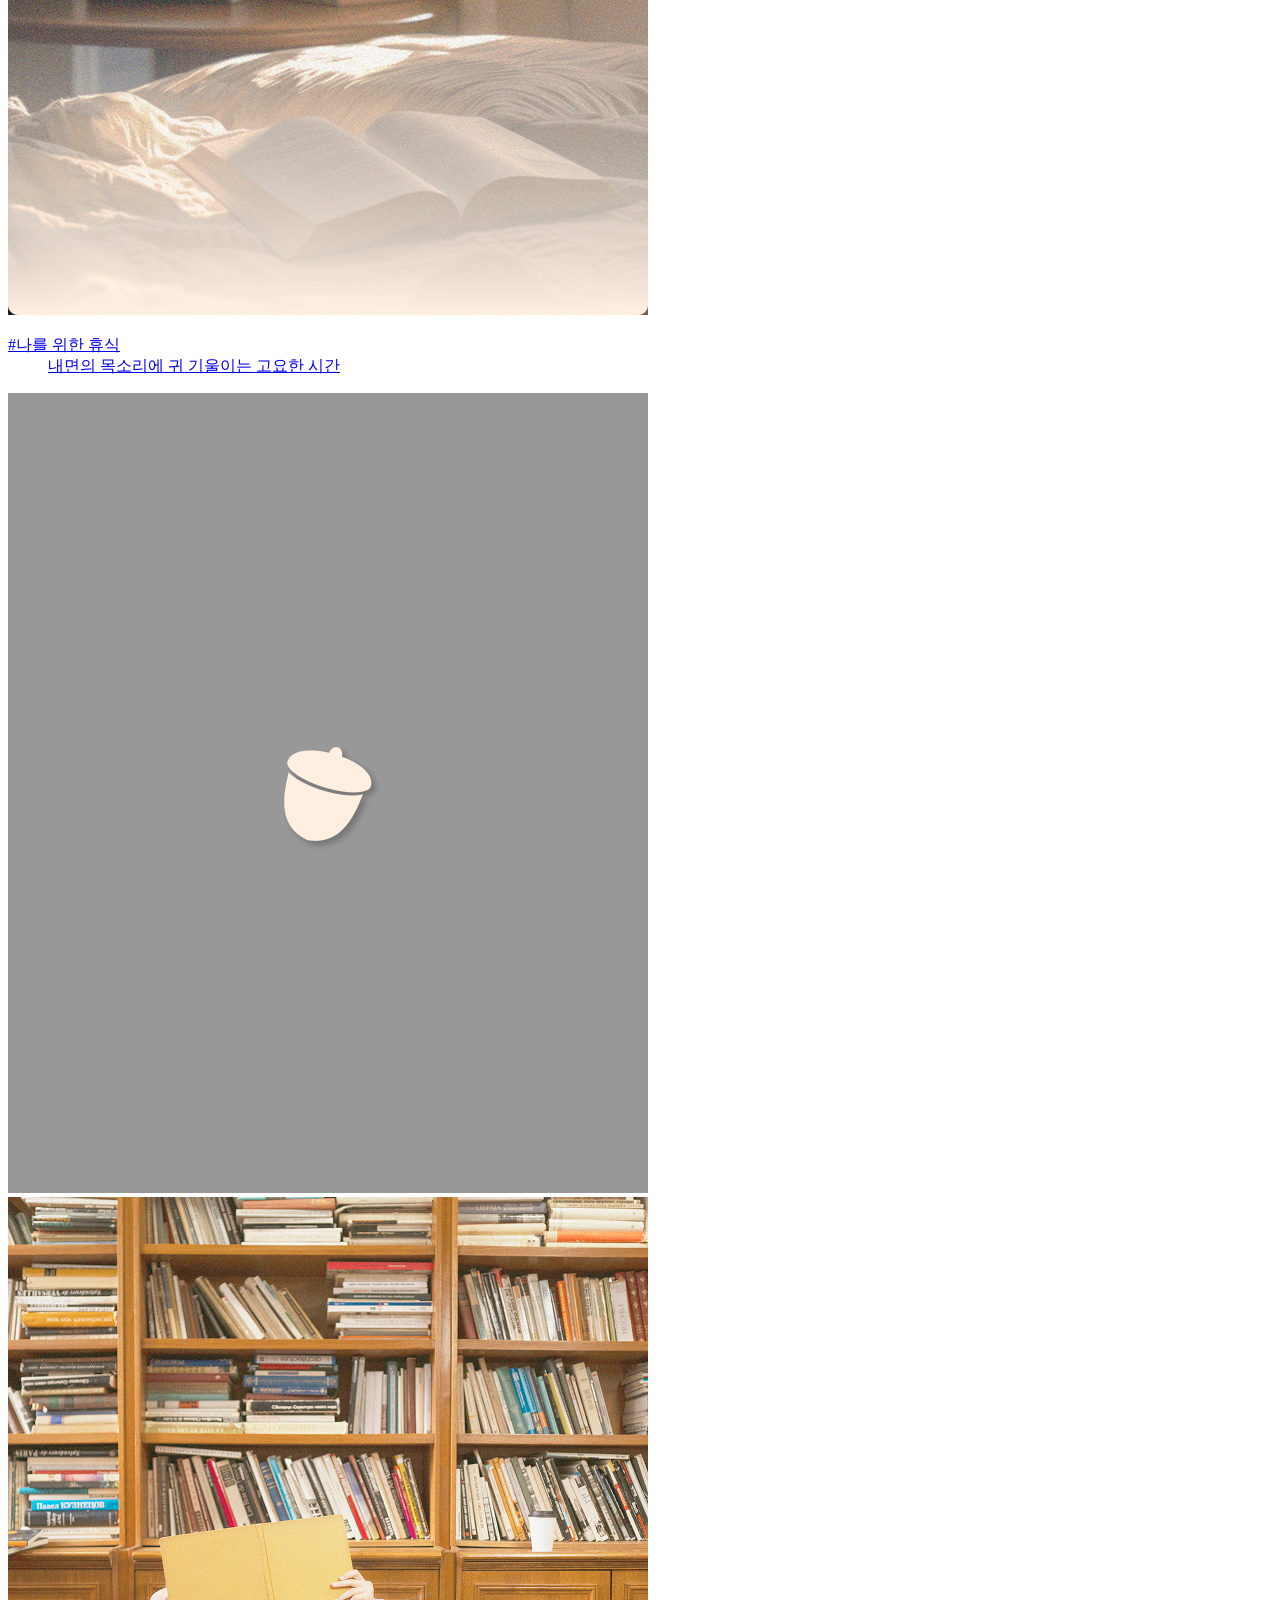
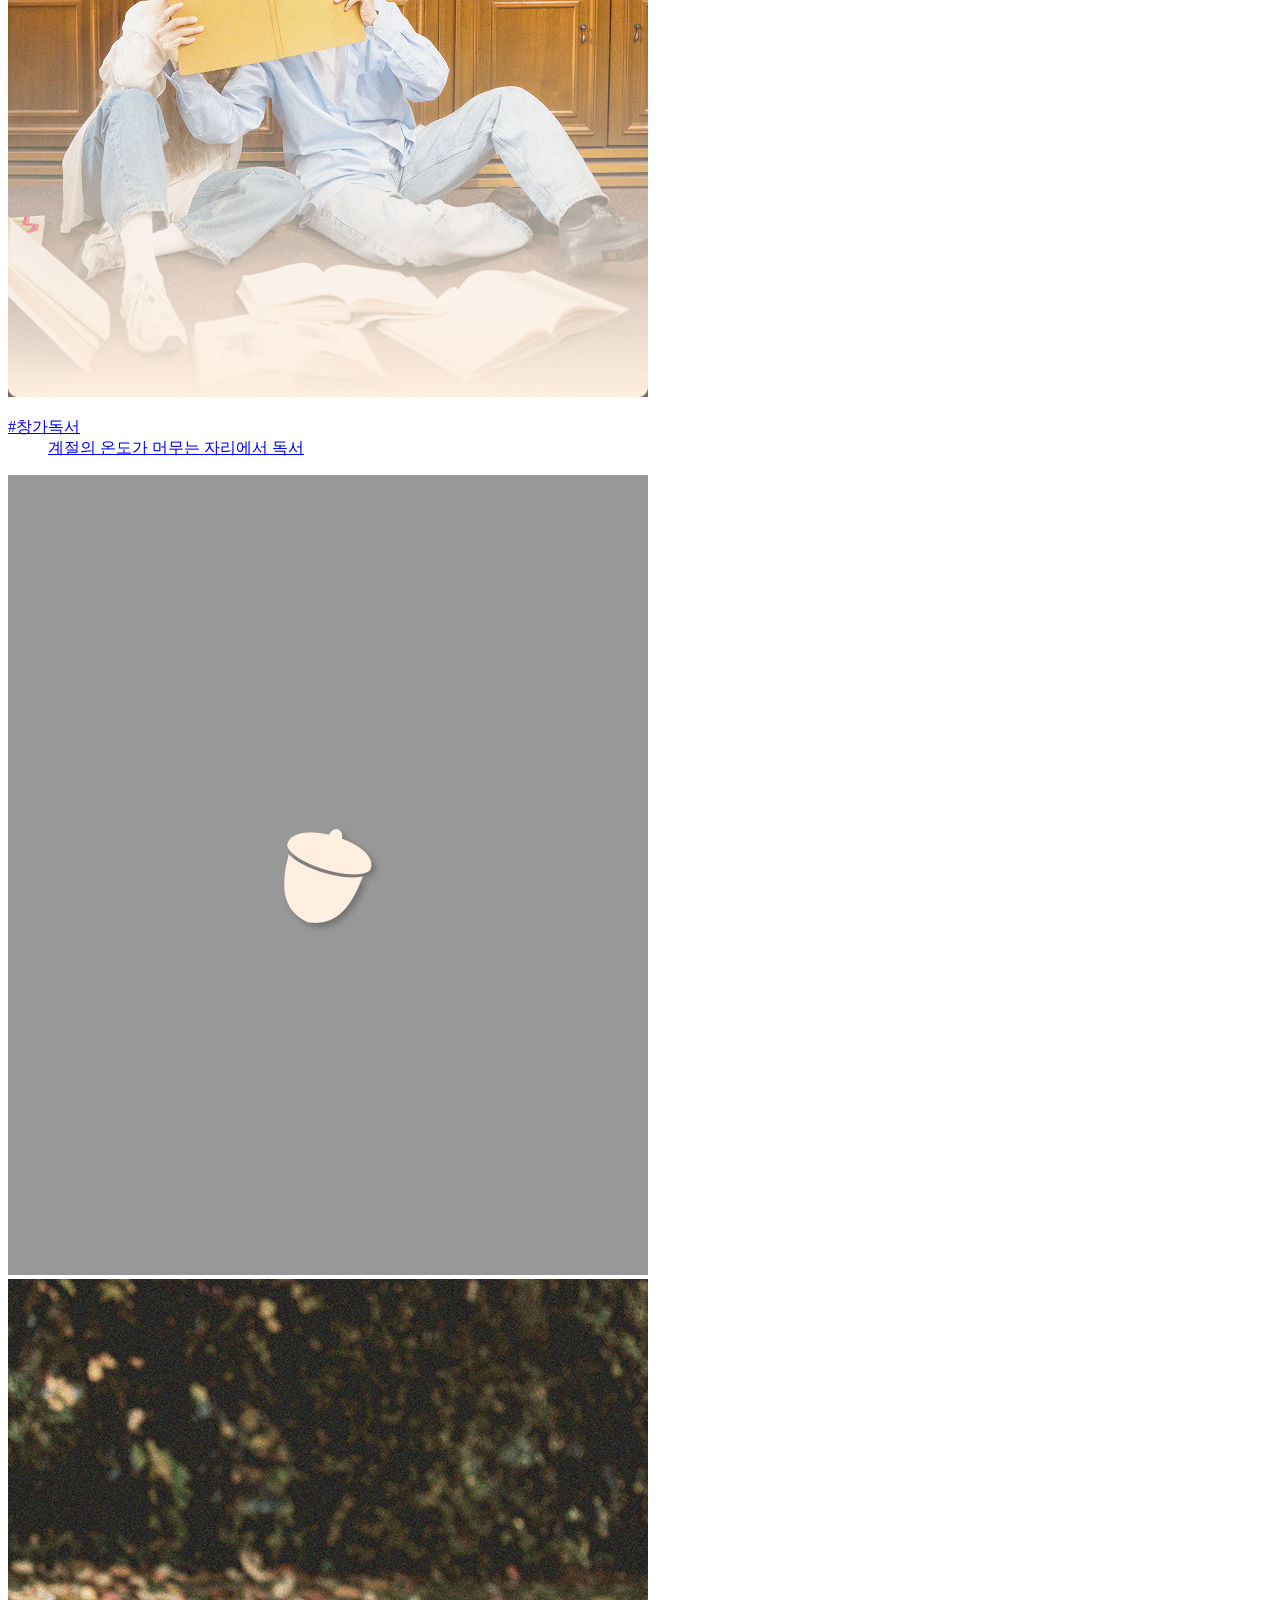
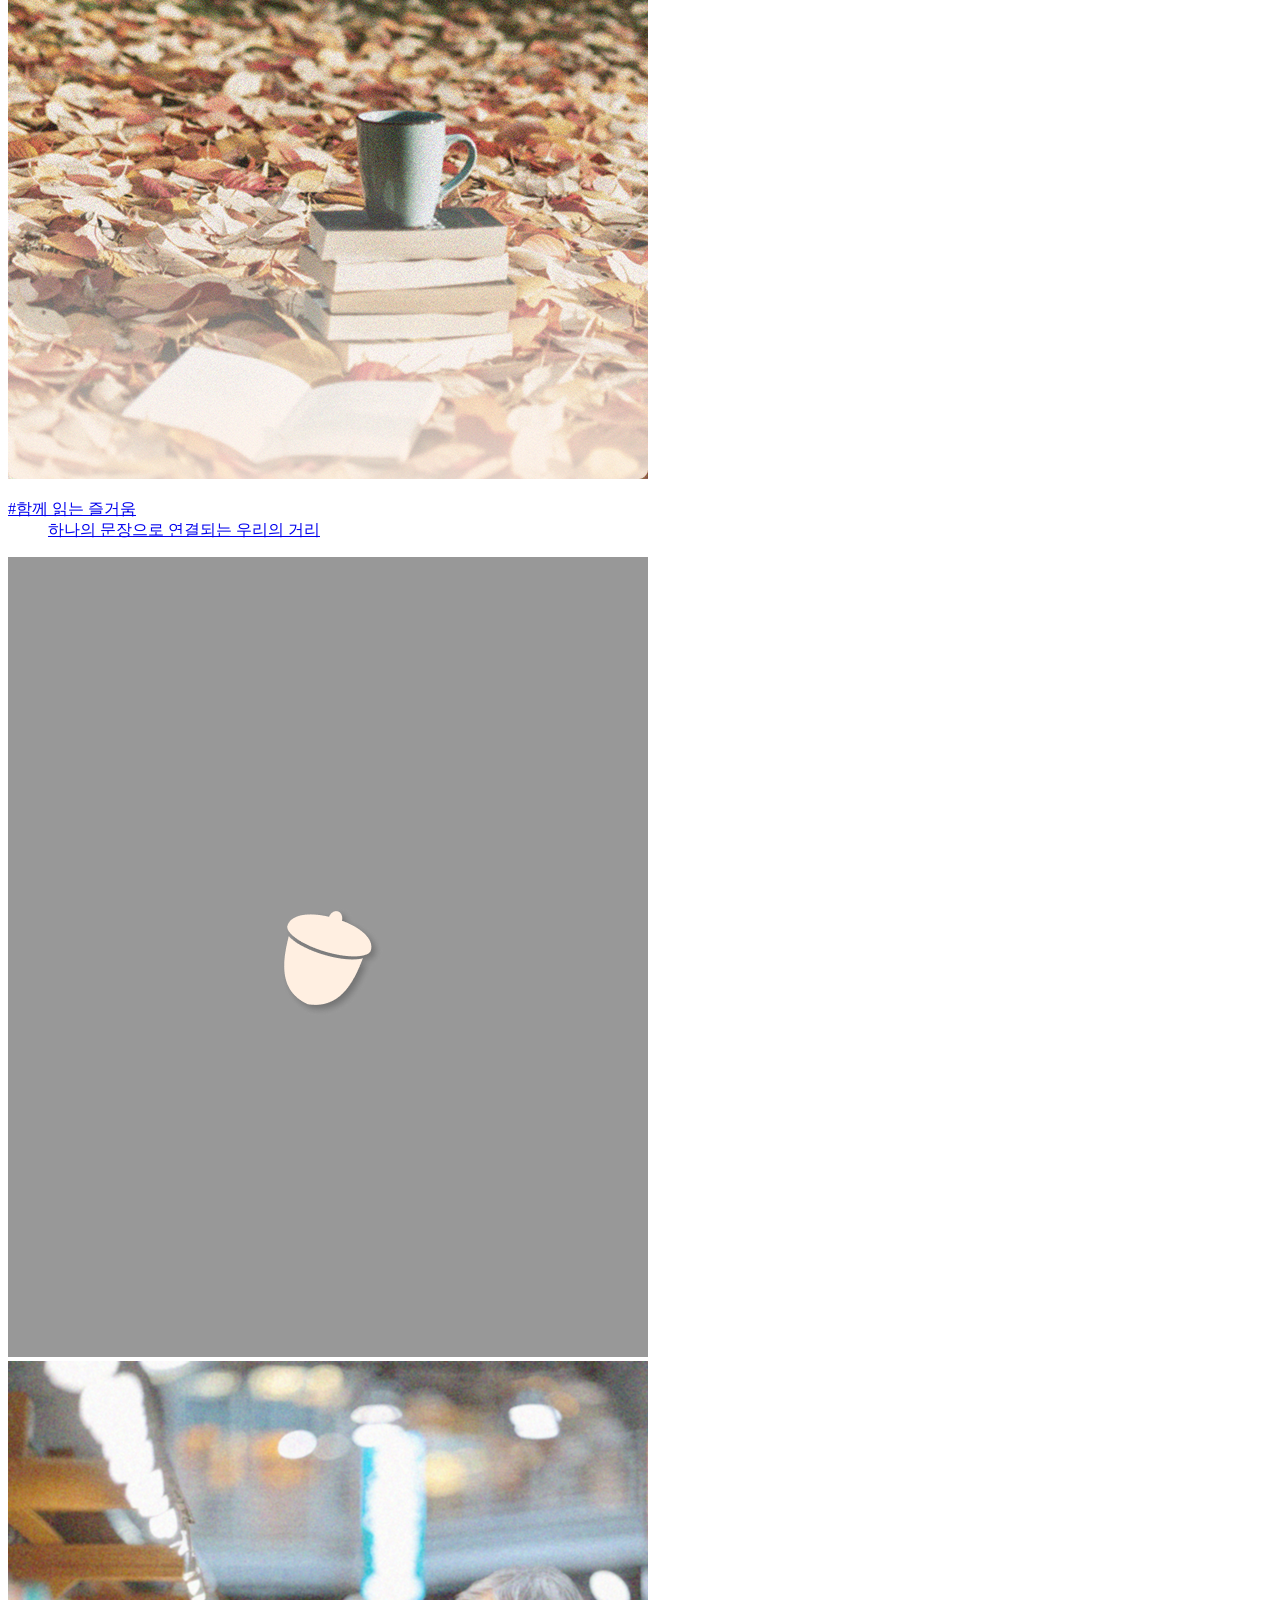
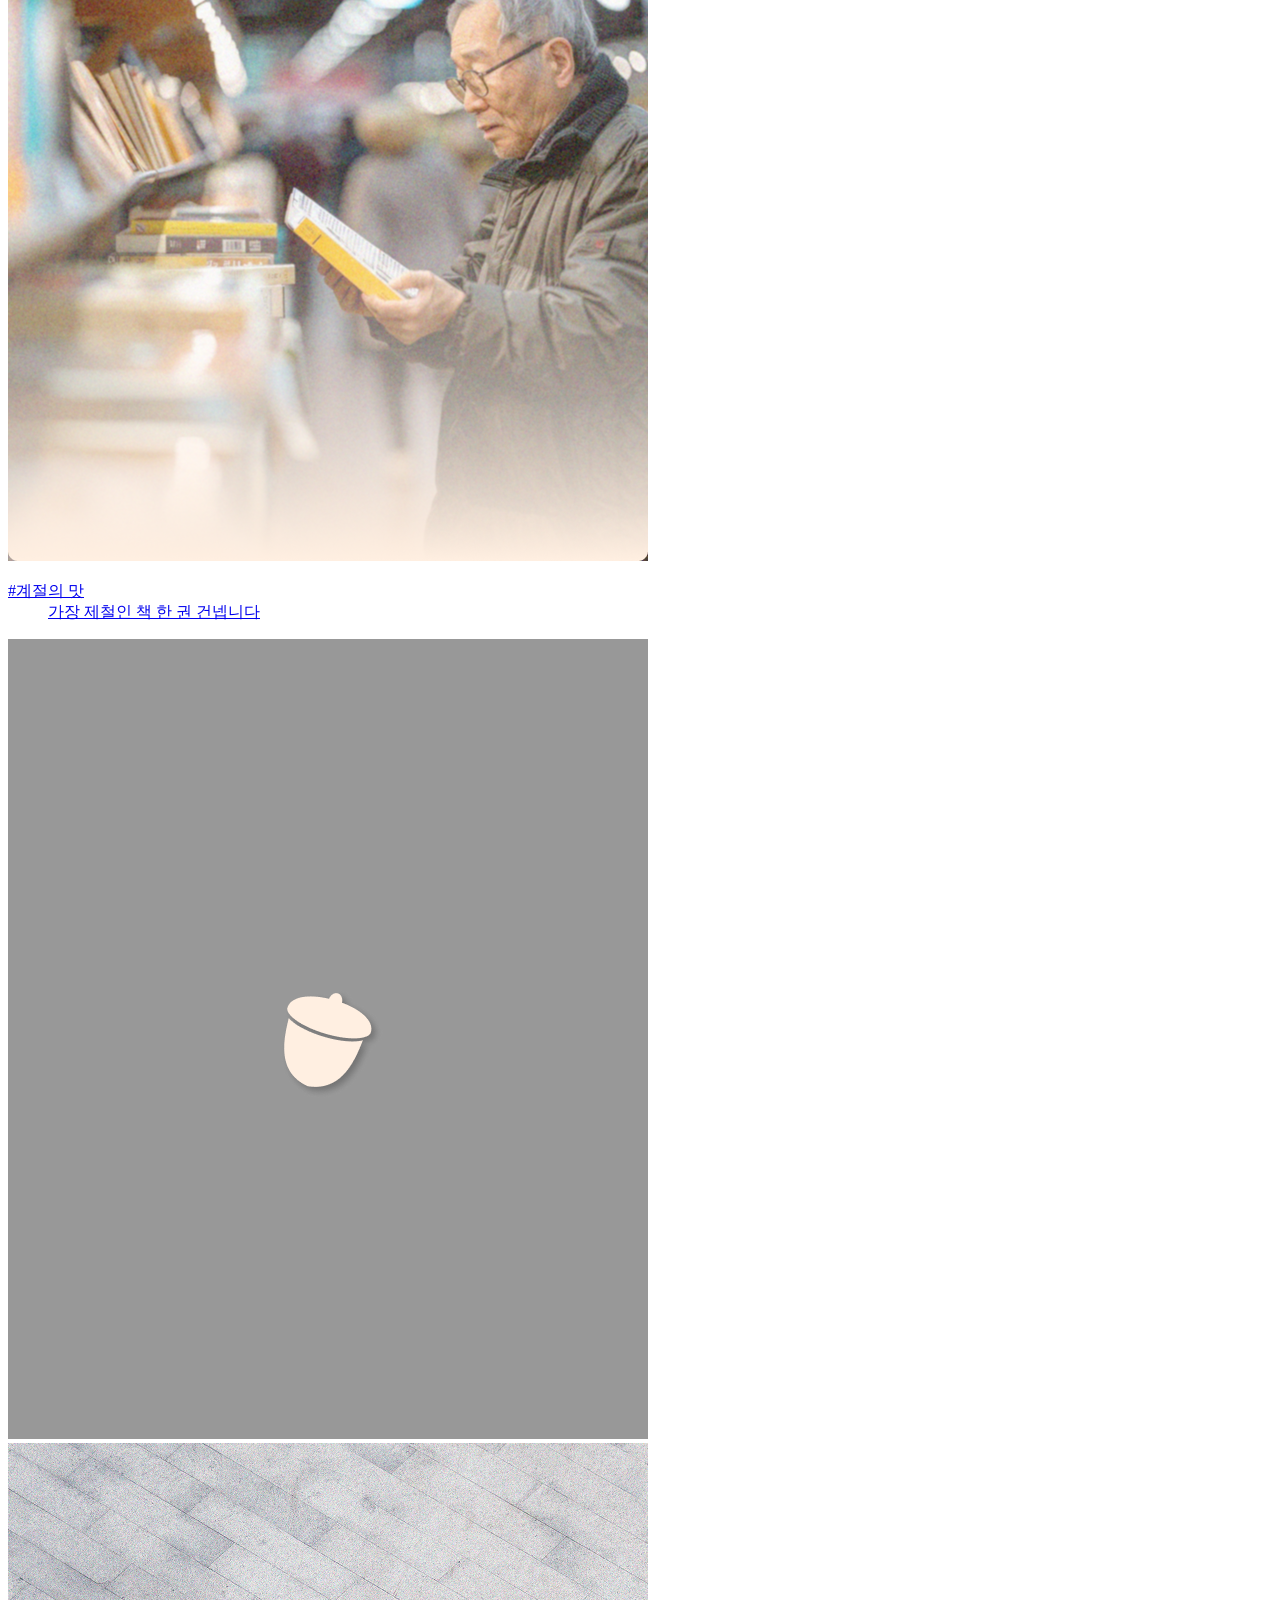
==== commit c96c11b4: "Add files via upload" ====
--- a/index.html
+++ b/index.html
@@ -285,7 +285,7 @@
                             <a href="#">
                                 <div class="box_wrap">
                                     <div class="sec3_img_wrap">
-                                        <img src="./images/main/06.section3/cu_img1.svg" alt="큐레이션">
+                                        <img src="./images/main/06.section3/cu_img1.png" alt="큐레이션">
                                     </div>
                                     <div class="sec3_text_wrap">
                                         <dl>
@@ -294,16 +294,16 @@
                                         </dl>
                                     </div>
                                     <div class="sec3_hover_box">
-                                        <img src="./images/main/06.section3/cu_img_hover.svg" alt="hover">
-                                    </div>
-                                </div>
-                            </a>
-                        </div>
-                        <div class="swiper-slide">
-                            <a href="#">
-                                <div class="box_wrap">
-                                    <div class="sec3_img_wrap">
-                                        <img src="./images/main/06.section3/cu_img2.svg" alt="큐레이션">
+                                        <img src="./images/main/06.section3/cu_img_hover.png" alt="hover">
+                                    </div>
+                                </div>
+                            </a>
+                        </div>
+                        <div class="swiper-slide">
+                            <a href="#">
+                                <div class="box_wrap">
+                                    <div class="sec3_img_wrap">
+                                        <img src="./images/main/06.section3/cu_img2.png" alt="큐레이션">
                                     </div>
                                     <div class="sec3_text_wrap">
                                         <dl>
@@ -312,16 +312,16 @@
                                         </dl>
                                     </div>
                                     <div class="sec3_hover_box">
-                                        <img src="./images/main/06.section3/cu_img_hover.svg" alt="hover">
-                                    </div>
-                                </div>
-                            </a>
-                        </div>
-                        <div class="swiper-slide">
-                            <a href="#">
-                                <div class="box_wrap">
-                                    <div class="sec3_img_wrap">
-                                        <img src="./images/main/06.section3/cu_img3.svg" alt="큐레이션">
+                                        <img src="./images/main/06.section3/cu_img_hover.png" alt="hover">
+                                    </div>
+                                </div>
+                            </a>
+                        </div>
+                        <div class="swiper-slide">
+                            <a href="#">
+                                <div class="box_wrap">
+                                    <div class="sec3_img_wrap">
+                                        <img src="./images/main/06.section3/cu_img3.png" alt="큐레이션">
                                     </div>
                                     <div class="sec3_text_wrap">
                                         <dl>
@@ -330,16 +330,16 @@
                                         </dl>
                                     </div>
                                     <div class="sec3_hover_box">
-                                        <img src="./images/main/06.section3/cu_img_hover.svg" alt="hover">
-                                    </div>
-                                </div>
-                            </a>
-                        </div>
-                        <div class="swiper-slide">
-                            <a href="#">
-                                <div class="box_wrap">
-                                    <div class="sec3_img_wrap">
-                                        <img src="./images/main/06.section3/cu_img4.svg" alt="큐레이션">
+                                        <img src="./images/main/06.section3/cu_img_hover.png" alt="hover">
+                                    </div>
+                                </div>
+                            </a>
+                        </div>
+                        <div class="swiper-slide">
+                            <a href="#">
+                                <div class="box_wrap">
+                                    <div class="sec3_img_wrap">
+                                        <img src="./images/main/06.section3/cu_img4.png" alt="큐레이션">
                                     </div>
                                     <div class="sec3_text_wrap">
                                         <dl>
@@ -348,16 +348,16 @@
                                         </dl>
                                     </div>
                                     <div class="sec3_hover_box">
-                                        <img src="./images/main/06.section3/cu_img_hover.svg" alt="hover">
-                                    </div>
-                                </div>
-                            </a>
-                        </div>
-                        <div class="swiper-slide">
-                            <a href="#">
-                                <div class="box_wrap">
-                                    <div class="sec3_img_wrap">
-                                        <img src="./images/main/06.section3/cu_img5.svg" alt="큐레이션">
+                                        <img src="./images/main/06.section3/cu_img_hover.png" alt="hover">
+                                    </div>
+                                </div>
+                            </a>
+                        </div>
+                        <div class="swiper-slide">
+                            <a href="#">
+                                <div class="box_wrap">
+                                    <div class="sec3_img_wrap">
+                                        <img src="./images/main/06.section3/cu_img5.png" alt="큐레이션">
                                     </div>
                                     <div class="sec3_text_wrap">
                                         <dl>
@@ -366,16 +366,16 @@
                                         </dl>
                                     </div>
                                     <div class="sec3_hover_box">
-                                        <img src="./images/main/06.section3/cu_img_hover.svg" alt="hover">
-                                    </div>
-                                </div>
-                            </a>
-                        </div>
-                        <div class="swiper-slide">
-                            <a href="#">
-                                <div class="box_wrap">
-                                    <div class="sec3_img_wrap">
-                                        <img src="./images/main/06.section3/cu_img6.svg" alt="큐레이션">
+                                        <img src="./images/main/06.section3/cu_img_hover.png" alt="hover">
+                                    </div>
+                                </div>
+                            </a>
+                        </div>
+                        <div class="swiper-slide">
+                            <a href="#">
+                                <div class="box_wrap">
+                                    <div class="sec3_img_wrap">
+                                        <img src="./images/main/06.section3/cu_img6.png" alt="큐레이션">
                                     </div>
                                     <div class="sec3_text_wrap">
                                         <dl>
@@ -384,16 +384,16 @@
                                         </dl>
                                     </div>
                                     <div class="sec3_hover_box">
-                                        <img src="./images/main/06.section3/cu_img_hover.svg" alt="hover">
-                                    </div>
-                                </div>
-                            </a>
-                        </div>
-                        <div class="swiper-slide">
-                            <a href="#">
-                                <div class="box_wrap">
-                                    <div class="sec3_img_wrap">
-                                        <img src="./images/main/06.section3/cu_img7.svg" alt="큐레이션">
+                                        <img src="./images/main/06.section3/cu_img_hover.png" alt="hover">
+                                    </div>
+                                </div>
+                            </a>
+                        </div>
+                        <div class="swiper-slide">
+                            <a href="#">
+                                <div class="box_wrap">
+                                    <div class="sec3_img_wrap">
+                                        <img src="./images/main/06.section3/cu_img7.png" alt="큐레이션">
                                     </div>
                                     <div class="sec3_text_wrap">
                                         <dl>
@@ -402,16 +402,16 @@
                                         </dl>
                                     </div>
                                     <div class="sec3_hover_box">
-                                        <img src="./images/main/06.section3/cu_img_hover.svg" alt="hover">
-                                    </div>
-                                </div>
-                            </a>
-                        </div>
-                        <div class="swiper-slide">
-                            <a href="#">
-                                <div class="box_wrap">
-                                    <div class="sec3_img_wrap">
-                                        <img src="./images/main/06.section3/cu_img8.svg" alt="큐레이션">
+                                        <img src="./images/main/06.section3/cu_img_hover.png" alt="hover">
+                                    </div>
+                                </div>
+                            </a>
+                        </div>
+                        <div class="swiper-slide">
+                            <a href="#">
+                                <div class="box_wrap">
+                                    <div class="sec3_img_wrap">
+                                        <img src="./images/main/06.section3/cu_img8.png" alt="큐레이션">
                                     </div>
                                     <div class="sec3_text_wrap">
                                         <dl>
@@ -420,16 +420,16 @@
                                         </dl>
                                     </div>
                                     <div class="sec3_hover_box">
-                                        <img src="./images/main/06.section3/cu_img_hover.svg" alt="hover">
-                                    </div>
-                                </div>
-                            </a>
-                        </div>
-                        <div class="swiper-slide">
-                            <a href="#">
-                                <div class="box_wrap">
-                                    <div class="sec3_img_wrap">
-                                        <img src="./images/main/06.section3/cu_img9.svg" alt="큐레이션">
+                                        <img src="./images/main/06.section3/cu_img_hover.png" alt="hover">
+                                    </div>
+                                </div>
+                            </a>
+                        </div>
+                        <div class="swiper-slide">
+                            <a href="#">
+                                <div class="box_wrap">
+                                    <div class="sec3_img_wrap">
+                                        <img src="./images/main/06.section3/cu_img9.png" alt="큐레이션">
                                     </div>
                                     <div class="sec3_text_wrap">
                                         <dl>
@@ -438,7 +438,7 @@
                                         </dl>
                                     </div>
                                     <div class="sec3_hover_box">
-                                        <img src="./images/main/06.section3/cu_img_hover.svg" alt="hover">
+                                        <img src="./images/main/06.section3/cu_img_hover.png" alt="hover">
                                     </div>
                                 </div>
                             </a>
@@ -457,12 +457,12 @@
                     <p>각자의 속도로 읽고, 하나의 온기로 나누는</p>
                     <p>우리들만의 소중한 독서 모임을 만나보세요!</p>
                     <a href="#">나에게 맞는 모임 찾기 +</a>
-                    <img src="./images/main/07.section4/background_character_img.svg" alt="캐릭터">
+                    <img src="./images/main/07.section4/background_character_img.png" alt="캐릭터">
                 </div>
                 <div class="sticky_wrap">
                     <ul class="inner_sticky_wrap1">
                         <li>
-                            <div class="img_wrap"><img src="./images/main/07.section4/box_img1.svg" alt="책이미지"></div>
+                            <div class="img_wrap"><img src="./images/main/07.section4/box_img1.png" alt="책이미지"></div>
                             <div class="text_wrap">
                                 <p class="sec4_text_box">노견과 츠즈이 | 츠즈이</p>
                                 <h3>코 끝에 남은 온기, 다정한 기억들</h3>
@@ -471,7 +471,7 @@
                             </div>
                         </li>
                         <li>
-                            <div class="img_wrap"><img src="./images/main/07.section4/box_img2.svg" alt="책이미지"></div>
+                            <div class="img_wrap"><img src="./images/main/07.section4/box_img2.png" alt="책이미지"></div>
                             <div class="text_wrap">
                                 <p class="sec4_text_box">그녀를 지키다 | 장바티스트 앙드레아</p>
                                 <h3>형체 없는 마음을 조각하는 시간</h3>
@@ -480,7 +480,7 @@
                             </div>
                         </li>
                         <li>
-                            <div class="img_wrap"><img src="./images/main/07.section4/box_img3.svg" alt="책이미지"></div>
+                            <div class="img_wrap"><img src="./images/main/07.section4/box_img3.png" alt="책이미지"></div>
                             <div class="text_wrap">
                                 <p class="sec4_text_box">다독임 | 오은</p>
                                 <h3>다독다독, 문장으로 빚은 위로</h3>
@@ -491,7 +491,7 @@
                     </ul>
                     <ul class="inner_sticky_wrap2">
                         <li>
-                            <div class="img_wrap"><img src="./images/main/07.section4/box_img4.svg" alt="책이미지"></div>
+                            <div class="img_wrap"><img src="./images/main/07.section4/box_img4.png" alt="책이미지"></div>
                             <div class="text_wrap">
                                 <p class="sec4_text_box">인생의 양식 ㅣ 애거사 크리스티</p>
                                 <h3>완벽이라는 이름의 오해</h3>
@@ -500,7 +500,7 @@
                             </div>
                         </li>
                         <li>
-                            <div class="img_wrap"><img src="./images/main/07.section4/box_img5.svg" alt="책이미지"></div>
+                            <div class="img_wrap"><img src="./images/main/07.section4/box_img5.png" alt="책이미지"></div>
                             <div class="text_wrap">
                                 <p class="sec4_text_box">나직이 불러보는 이름들 ㅣ 이동순</p>
                                 <h3>시간이 씻어낸 그리움의 얼굴들</h3>
@@ -509,7 +509,7 @@
                             </div>
                         </li>
                         <li>
-                            <div class="img_wrap"><img src="./images/main/07.section4/box_img6.svg" alt="책이미지"></div>
+                            <div class="img_wrap"><img src="./images/main/07.section4/box_img6.png" alt="책이미지"></div>
                             <div class="text_wrap">
                                 <p class="sec4_text_box">철학의 문제들 ㅣ버트런드 러셀</p>
                                 <h3>확신을 내려놓는 고요한 시간</h3>
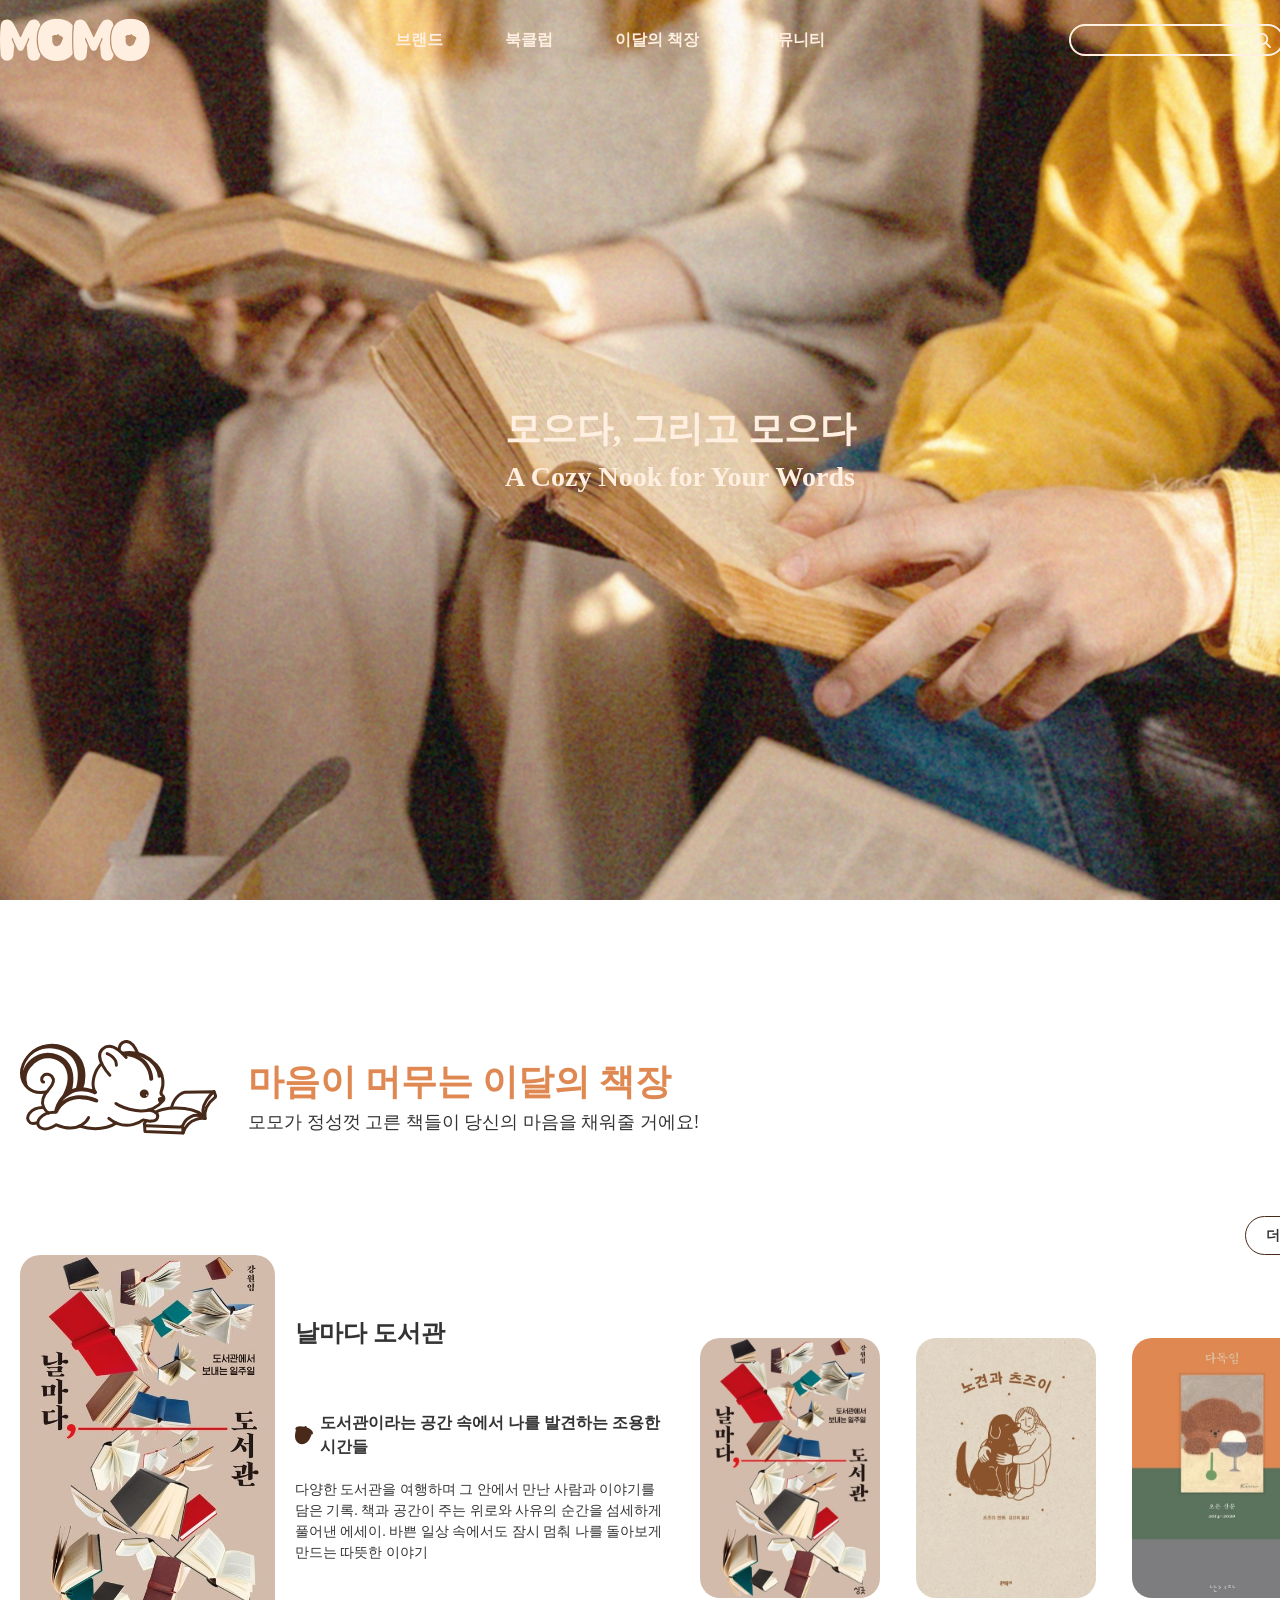
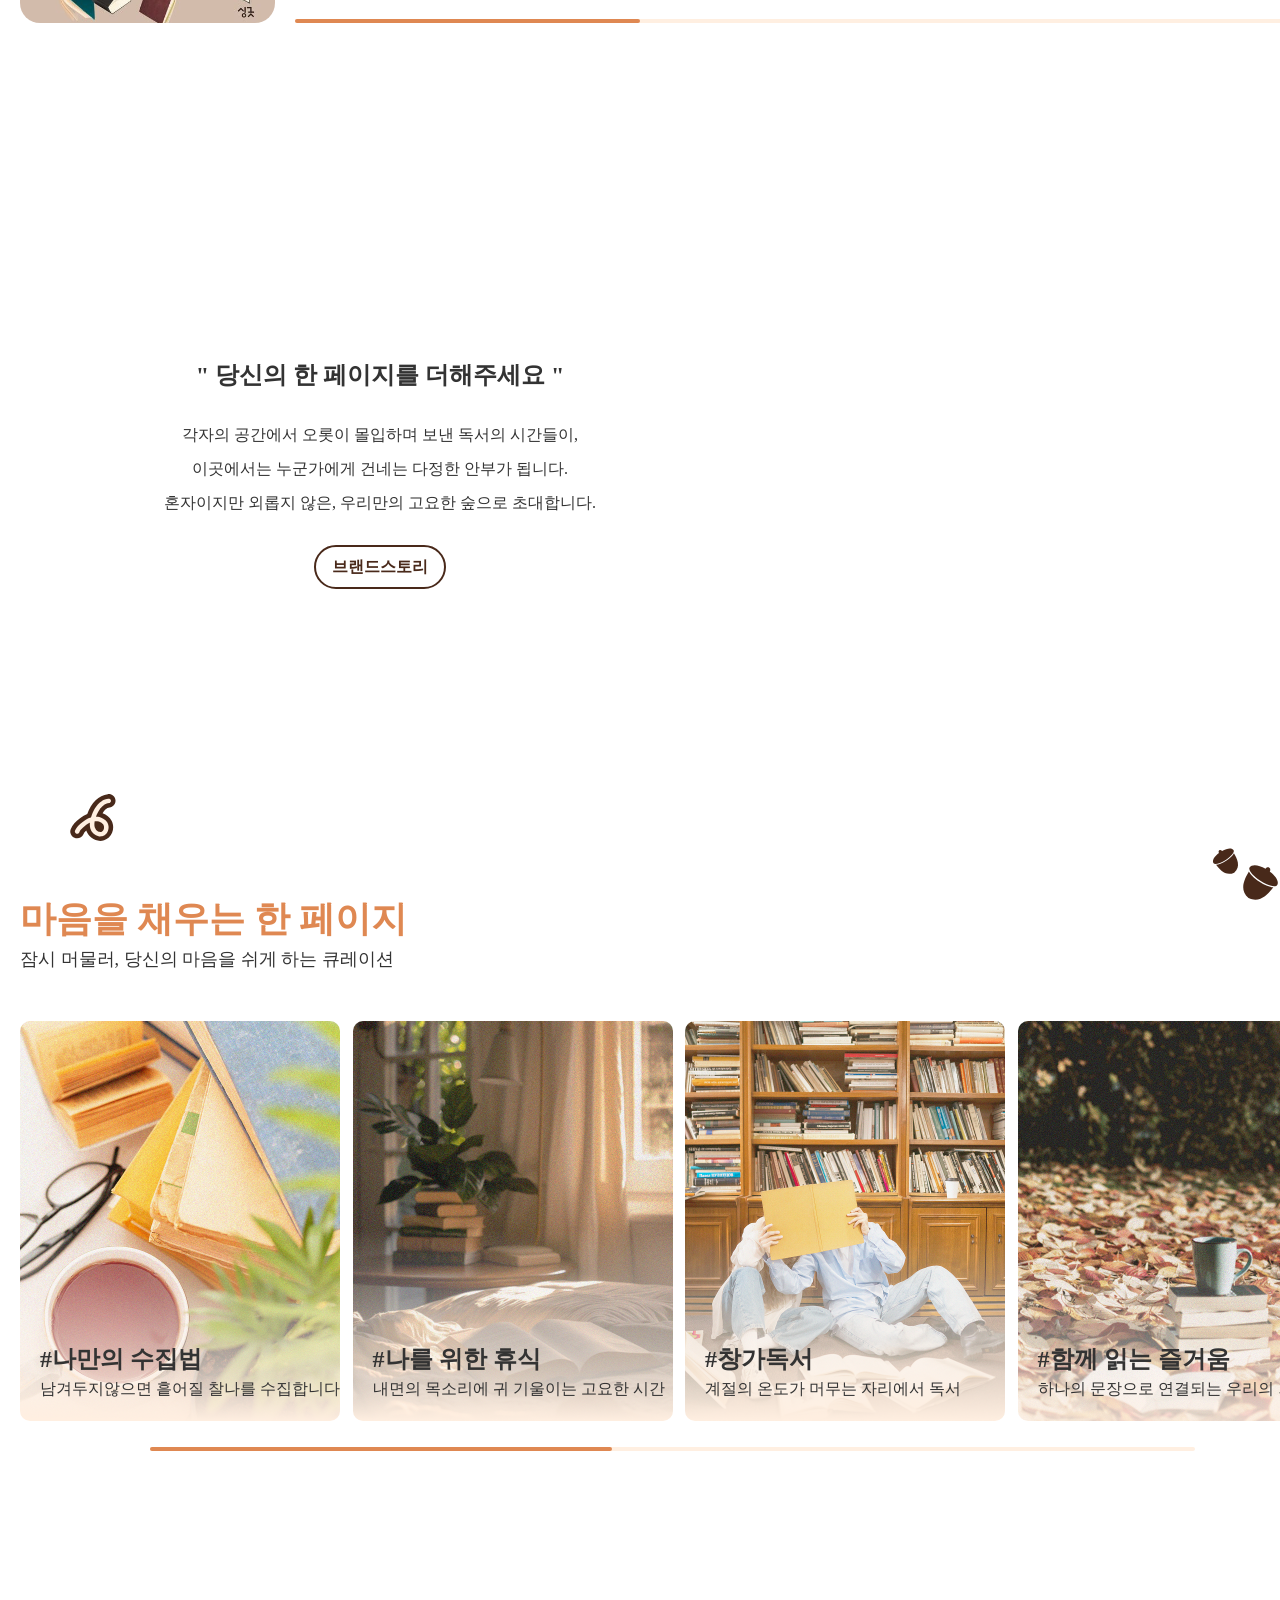
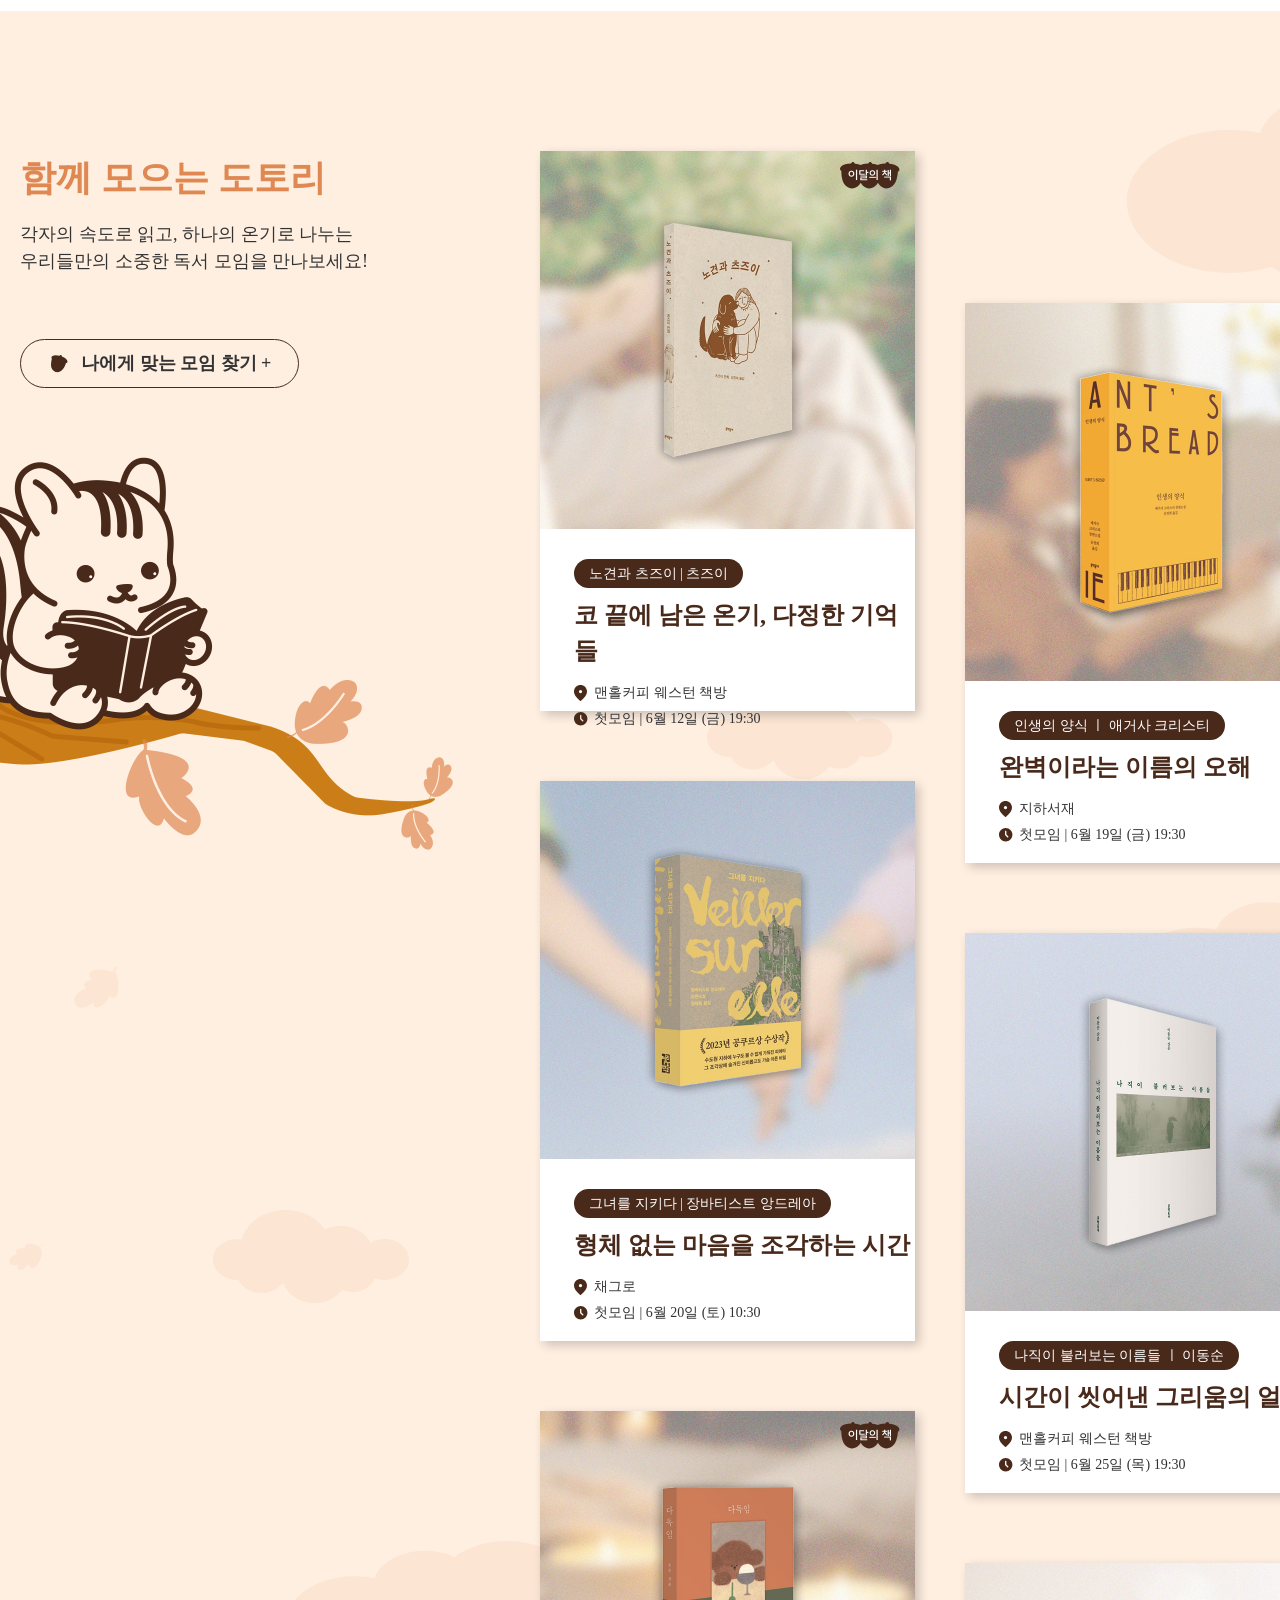
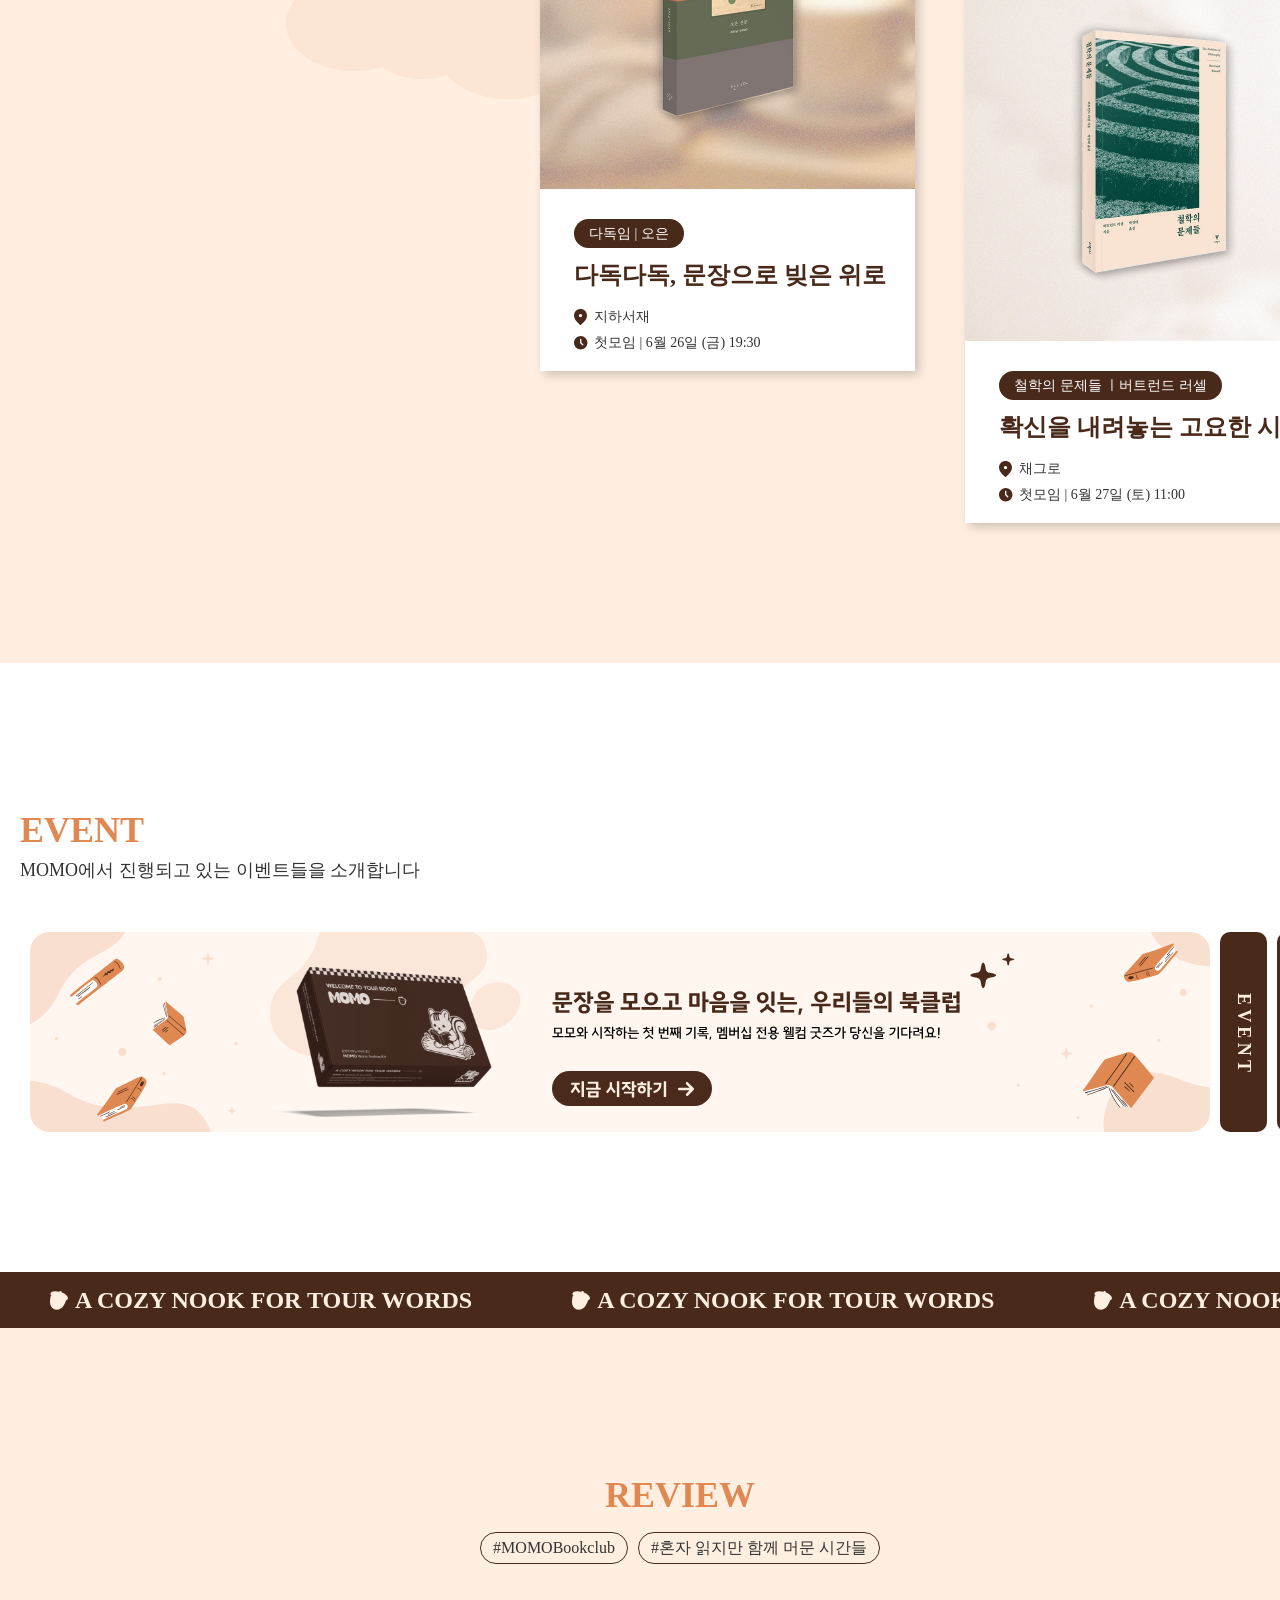
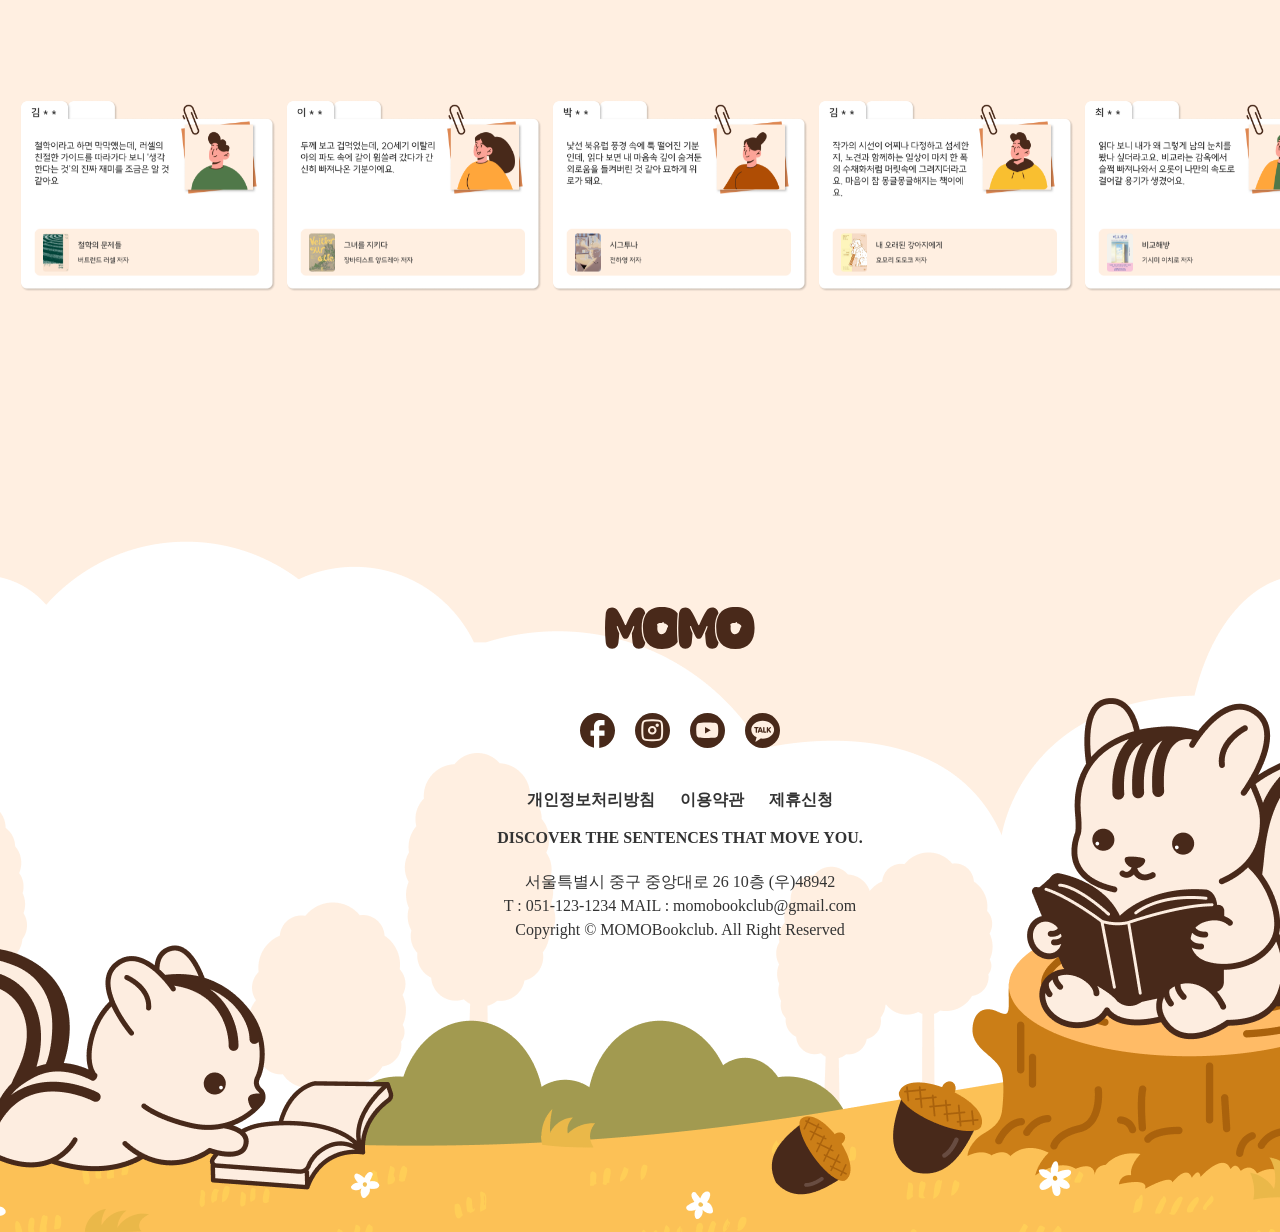
==== commit 6510ed48: "Add files via upload" ====
--- a/index.html
+++ b/index.html
@@ -32,26 +32,26 @@
                 </h1>
                 <ul class="gnb">
                     <li>
-                        <a href="#">브랜드</a>
+                        <a href="index2.html">브랜드</a>
                         <ul class="submenu">
                             <li><a href="index2.html">브랜드스토리</a></li>
                         </ul>
                     </li>
                     <li>
-                        <a href="#">북클럽</a>
+                        <a href="index3.html">북클럽</a>
                         <ul class="submenu">
                             <li><a href="index3.html">멤버십 안내</a></li>
                         </ul>
                     </li>
                     <li>
-                        <a href="#">이달의 책장</a>
+                        <a href="index4.html">이달의 책장</a>
                         <ul class="submenu">
                             <li><a href="index4.html">이달의 도서</a></li>
                             <li><a href="index4.html?tab=Board02">큐레이션</a></li>
                         </ul>
                     </li>
                     <li>
-                        <a href="#">커뮤니티</a>
+                        <a href="index5.html">커뮤니티</a>
                         <ul class="submenu">
                             <li><a href="index5.html">독서모임 안내</a></li>
                             <li><a href="index5.html?tab=Board02">이벤트</a></li>
--- a/Suite.css
+++ b/Suite.css
@@ -0,0 +1,48 @@
+@font-face {
+    font-family: 'Sweet';
+    src: url('https://cdn.jsdelivr.net/gh/projectnoonnu/noonfonts_2304-2@1.0/SUITE-Light.woff2') format('woff2');
+    font-weight: 300;
+    font-display: swap;
+}
+
+@font-face {
+    font-family: 'Sweet';
+    src: url('https://cdn.jsdelivr.net/gh/projectnoonnu/noonfonts_2304-2@1.0/SUITE-Regular.woff2') format('woff2');
+    font-weight: 400;
+    font-display: swap;
+}
+
+@font-face {
+    font-family: 'Sweet';
+    src: url('https://cdn.jsdelivr.net/gh/projectnoonnu/noonfonts_2304-2@1.0/SUITE-Medium.woff2') format('woff2');
+    font-weight: 500;
+    font-display: swap;
+}
+
+@font-face {
+    font-family: 'Sweet';
+    src: url('https://cdn.jsdelivr.net/gh/projectnoonnu/noonfonts_2304-2@1.0/SUITE-SemiBold.woff2') format('woff2');
+    font-weight: 600;
+    font-display: swap;
+}
+
+@font-face {
+    font-family: 'Sweet';
+    src: url('https://cdn.jsdelivr.net/gh/projectnoonnu/noonfonts_2304-2@1.0/SUITE-Bold.woff2') format('woff2');
+    font-weight: 700;
+    font-display: swap;
+}
+
+@font-face {
+    font-family: 'Sweet';
+    src: url('https://cdn.jsdelivr.net/gh/projectnoonnu/noonfonts_2304-2@1.0/SUITE-ExtraBold.woff2') format('woff2');
+    font-weight: 800;
+    font-display: swap;
+}
+
+@font-face {
+    font-family: 'Sweet';
+    src: url('https://cdn.jsdelivr.net/gh/projectnoonnu/noonfonts_2304-2@1.0/SUITE-Heavy.woff2') format('woff2');
+    font-weight: 900;
+    font-display: swap;
+}
--- a/css/style.css
+++ b/css/style.css
@@ -0,0 +1,949 @@
+@charset "utf-8";
+
+/* webfont */
+/* 웹폰트없으면 지우세요!!! */
+html,
+body,
+div,
+span,
+iframe,
+h1,
+h2,
+h3,
+h4,
+h5,
+h6,
+p,
+blockquote,
+pre,
+a,
+em,
+img,
+small,
+strong,
+b,
+dl,
+dt,
+dd,
+ol,
+ul,
+li,
+fieldset,
+form,
+label,
+legend,
+table,
+caption,
+tr,
+th,
+td,
+article,
+aside,
+footer,
+header,
+nav,
+section,
+summary,
+video,
+* {
+    padding: 0;
+    margin: 0;
+}
+
+ul,
+ol {
+    list-style: none;
+}
+
+a {
+    text-decoration: none;
+    color: inherit;
+}
+
+html {
+    /* Prevent font scaling in landscape */
+
+    -webkit-text-size-adjust: none;
+    /*Chrome, Safari, newer versions of Opera*/
+
+    -moz-text-size-adjust: none;
+    /*Firefox*/
+
+    -ms-text-size-adjust: none;
+    /*Ie*/
+
+    -o-text-size-adjust: none;
+    /*old versions of Opera*/
+}
+
+body {
+    font-family: 'Sweet';
+    font-size: 14px;
+    line-height: 1.5;
+    color: #333;
+    font-weight: 500;
+}
+
+#wrap {
+    min-width: 1360px;
+}
+
+/* header 꾸미기 */
+
+#header {
+    width: 100%;
+
+    position: fixed;
+    top: 0;
+    left: 0;
+    z-index: 99;
+
+    /* background-color: #DF8852; */
+}
+
+#header .inner_header {
+    width: 1320px;
+    height: 80px;
+    margin: 0 auto;
+    display: flex;
+    justify-content: space-between;
+    align-items: center;
+}
+
+#header .inner_header h1 img {
+    display: block;
+}
+
+.gnb {
+    display: flex;
+    justify-content: center;
+    align-items: center;
+    font-size: 16px;
+    font-weight: 700;
+    color: #FFEFE1;
+}
+
+#header .gnb>li {
+    padding-bottom: 28px;
+    margin-top: 28px;
+
+    position: relative;
+}
+
+#header .gnb>li>a {
+    display: block;
+    font-size: 16px;
+    font-weight: 700;
+    padding: 0px 31px;
+}
+
+#header .gnb>li>a:hover {
+    opacity: 0.8;
+}
+
+#header .gnb>li:hover .submenu {
+    display: block;
+}
+
+#header .submenu {
+    position: absolute;
+    /* 자식요소한테 기입하는 속성값 */
+    top: 44px;
+    left: 0px;
+    width: 100%;
+    text-align: center;
+    display: none;
+    background-color: #fff;
+    border-radius: 10px;
+}
+
+.gnb .submenu li a {
+    display: block;
+    color: #aaa;
+    text-align: center;
+    padding: 10px 10px;
+    font-size: 16px;
+}
+
+.gnb .submenu li a:hover {
+    color: #49291A;
+    font-weight: 600;
+}
+
+.search_wrap {
+    display: flex;
+    align-items: center;
+    gap: 16px;
+}
+
+.search_bar {
+    border: 2px solid #FFEFE1;
+    padding: 6px 11px 6px 10px;
+    border-radius: 30px;
+    /* background: url(../images/02.header/icon-2.svg) no-repeat right 19px center; */
+    cursor: pointer;
+    display: flex;
+    justify-content: center;
+    align-items: center;
+}
+
+.search_bar input {
+    display: block;
+    width: 100%;
+    font-size: 14px;
+    color: #333;
+    background-color: transparent;
+    /* transparent : 배경색이 투명색으로 적용됨 */
+    border: none;
+    outline: none;
+}
+
+.search_bar a img {
+    display: block;
+}
+
+/* 스크롤했을 때, 바뀔 배경색, 높이 */
+/* 제어구문으로 나타남 */
+.header_scrolled {
+    background-color: #fff;
+    height: 80px;
+}
+
+.header_scrolled .gnb {
+    color: #49291A;
+}
+
+.header_scrolled .search_bar {
+    border: 2px solid #49291A;
+}
+
+.login_wrap img {
+    display: block;
+}
+
+#header .login_wrap:hover {
+    opacity: 0.8;
+}
+
+
+/* visual 꾸미기 */
+#visual {
+    width: 100%;
+    height: 900px;
+    background-image: url(../images/main/03.visual/visual-1-1.jpg);
+    background-repeat: no-repeat;
+    background-position: center;
+
+    /* 애니메이션 적용 */
+    animation: banner 15s infinite;
+
+    display: flex;
+    flex-direction: column;
+    justify-content: center;
+    text-align: center;
+}
+
+@keyframes banner {
+    0% {
+        background-image: url(../images/main/03.visual/visual-1-1.jpg);
+    }
+
+    25% {
+        background-image: url(../images/main/03.visual/visual-2-1.jpg);
+    }
+
+    50% {
+        background-image: url(../images/main/03.visual/visual-3-1.jpg);
+    }
+
+    75% {
+        background-image: url(../images/main/03.visual/visual-4-1.jpg);
+    }
+
+    100% {
+        background-image: url(../images/main/03.visual/visual-1-1.jpg);
+    }
+}
+
+#visual h1 {
+    font-size: 36px;
+    font-weight: 800;
+    color: #FFEFE1;
+}
+
+#visual p {
+    font-size: 28px;
+    font-weight: 800;
+    color: #FFEFE1;
+}
+
+
+/* section1 꾸미기 */
+
+#section1 {
+    width: 1320px;
+    margin: 140px auto;
+    /* background-color: #ff831e; */
+}
+
+#section1 .title_wrap {
+    display: flex;
+    justify-content: flex-start;
+    align-items: center;
+    gap: 30px;
+    margin-bottom: 66px;
+}
+
+.title_wrap h1 {
+    color: #DF8852;
+    font-size: 36px;
+}
+
+.title_wrap p {
+    color: #333;
+    font-size: 18px;
+}
+
+#section1 .btn_wrap1 {
+    display: flex;
+    justify-content: right;
+}
+
+#section1 .btn1 {
+    display: block;
+    padding: 8px 20px;
+    font-weight: 600;
+    border: 1px solid #49291A;
+    border-radius: 25px;
+}
+
+#section1 .btn1:hover {
+    background-color: #49291A;
+    color: #FFEFE1;
+    transition: all 0.3s;
+}
+
+#section1 .swiper_wrap1 {
+    display: flex;
+    justify-content: space-between;
+    align-items: end;
+
+    position: relative;
+}
+
+#section1 .swiper_wrap1 .swiper {
+    width: 100%;
+    height: 100%;
+}
+
+#section1 .swiper_wrap1 .swiper-wrapper .swiper-slide {
+    text-align: left;
+    display: flex;
+    justify-content: center;
+    align-items: center;
+    cursor: pointer;
+}
+
+#section1 .swiper_wrap1 .swiper-slide img {
+    display: block;
+    width: 100%;
+    height: 100%;
+    object-fit: cover;
+}
+
+#section1 .swiper_wrap1 .sw-txt-wrap {
+    margin-left: 20px;
+}
+
+#section1 .swiper_wrap1 .sw-txt-wrap h2 {
+    margin-bottom: 60px;
+    font-size: 24px;
+}
+
+#section1 .swiper_wrap1 .sw-txt-wrap h3 {
+    margin-bottom: 20px;
+    background: url(../images/main/04.section1/icon-1.svg) no-repeat left center;
+    padding-left: 25px;
+    font-size: 16px;
+}
+
+#section1 .swiper_wrap1 .swiper {
+    width: 100%;
+    height: 300px;
+    margin-left: auto;
+    margin-right: auto;
+}
+
+#section1 .swiper_wrap1 .swiper-slide {
+    background-size: cover;
+    background-position: center;
+}
+
+#section1 .swiper_wrap1 .section1-swiper2 {
+    height: 80%;
+    width: 100%;
+}
+
+#section1 .swiper_wrap1 .section1-swiper {
+    height: 20%;
+    box-sizing: border-box;
+    padding: 25px 15px;
+}
+
+#section1 .swiper_wrap1 .section1-swiper .swiper-slide {
+    width: 25%;
+    height: 100%;
+    opacity: 1;
+}
+
+#section1 .swiper_wrap1 .section1-swiper .swiper-slide-thumb-active {
+    opacity: 1;
+}
+
+#section1 .swiper_wrap1 .swiper-slide img {
+    display: block;
+    width: 180px;
+    height: 260px;
+    object-fit: cover;
+    border-radius: 20px;
+}
+
+#section1 .swiper_wrap1 .section1-swiper2 .swiper-slide-active img {
+    width: 255px;
+    height: 368px;
+}
+
+#section1 .swiper_wrap1 .swiper-scrollbar-horizontal {
+    width: 1045px;
+
+    position: absolute;
+    bottom: 0px;
+    left: 275px;
+
+    background-color: #FFEFE1;
+}
+
+#section1 .swiper_wrap1 .swiper-scrollbar-drag {
+    background-color: #DF8852;
+}
+
+
+/* section2 꾸미기 */
+#section2 {
+    background-image: url(../images/main/05.section2/background_img.svg);
+    background-repeat: no-repeat;
+    background-position: center;
+    margin-bottom: 140px;
+    width: 100%;
+    height: 490px;
+
+    display: flex;
+    flex-direction: column;
+    justify-content: center;
+
+}
+
+#section2 .inner_section2 {
+    width: 1320px;
+    margin: 130px auto 0;
+    display: flex;
+    justify-content: flex-start;
+    text-align: center;
+}
+
+#section2 .sec2_text_wrap {
+    margin-left: 144px;
+}
+
+#section2 .sec2_text_wrap h2 {
+    font-size: 24px;
+    margin-bottom: 30px;
+}
+
+#section2 .sec2_text_wrap p {
+    font-size: 16px;
+    font-weight: 500;
+    margin-bottom: 10px;
+}
+
+#section2 .sec2_text_wrap a {
+    font-size: 16px;
+    font-weight: 700;
+    display: inline-block;
+    margin-top: 20px;
+    border: 2px solid #49291A;
+    color: #49291A;
+    padding: 8px 16px;
+    border-radius: 25px;
+}
+
+#section2 .sec2_text_wrap a:hover {
+    background-color: #49291A;
+    color: #FFEFE1;
+    transition: all 0.3s;
+}
+
+
+/* section3 꾸미기 */
+
+#section3 {
+    width: 1320px;
+    margin: 0 auto;
+
+    position: relative;
+}
+
+#section3 .bg_icon img {
+    display: block;
+}
+
+#section3 .bg_icon .bg_icon1 {
+    margin-left: 50px;
+    margin-bottom: 50px;
+}
+
+#section3 .bg_icon .bg_icon2 {
+    position: absolute;
+    top: 50px;
+    right: 30px;
+}
+
+#section3 .bg_icon .bg_icon3 {
+    position: absolute;
+    bottom: 80px;
+    left: -100px;
+}
+
+#section3 .title_wrap {
+    margin-bottom: 48px;
+}
+
+#section3 .swiper {
+    width: 100%;
+    height: 100%;
+    padding-bottom: 50px;
+}
+
+#section3 .box_wrap {
+    position: relative;
+}
+
+#section3 .sec3_img_wrap img {
+    display: block;
+    width: 320px;
+    height: 400px;
+    object-fit: cover;
+    border-radius: 10px;
+}
+
+#section3 .sec3_text_wrap {
+    text-align: left;
+    position: absolute;
+    bottom: 20px;
+    left: 20px;
+}
+
+
+#section3 .sec3_text_wrap dt {
+    font-size: 24px;
+    font-weight: 700;
+}
+
+#section3 .sec3_text_wrap dd {
+    font-size: 16px;
+}
+
+#section3 .sec3_hover_box {
+    position: absolute;
+    top: 0;
+    left: 0;
+    width: 100%;
+    height: 100%;
+    z-index: 10;
+
+    opacity: 0;
+    transition: all 0.8s;
+}
+
+#section3 .sec3_hover_box img {
+    display: block;
+    width: 320px;
+    height: 400px;
+}
+
+#section3 .box_wrap:hover .sec3_text_wrap {
+    color: #FFEFE1;
+    z-index: 11;
+}
+
+#section3 .box_wrap:hover .sec3_hover_box {
+    opacity: 1;
+}
+
+#section3 .sec3_hover_box img {
+    display: block;
+    border-radius: 10px;
+}
+
+#section3 .swiper_wrap2 .swiper-scrollbar-horizontal {
+    width: 1045px;
+    background-color: #FFEFE1;
+    bottom: 20px;
+    left: 130px;
+}
+
+#section3 .swiper_wrap2 .swiper-scrollbar-drag {
+    background-color: #DF8852;
+}
+
+
+/* section4 꾸미기 */
+
+#section4 {
+    width: 100%;
+    height: 2252px;
+    margin: 140px 0;
+    background-image: url(../images/main/07.section4/background_img.svg);
+    background-repeat: no-repeat;
+    background-position: center;
+}
+
+#section4 .inner_section4 {
+    width: 1320px;
+    margin: 0 auto;
+    display: flex;
+    justify-content: space-between;
+    align-items: flex-start;
+    position: relative;
+}
+
+#section4 .title_wrap {
+    margin-top: 140px;
+    min-height: 697px;
+
+    position: sticky;
+    top: 140px;
+    left: 0;
+}
+
+#section4 .title_wrap img {
+    display: block;
+    margin-top: 50px;
+
+    width: 732.77px;
+    height: 411.63px;
+
+    position: absolute;
+    left: -300px;
+}
+
+#section4 .title_wrap h1 {
+    margin-bottom: 16px;
+}
+
+#section4 .title_wrap a {
+    display: inline-block;
+    background: url(../images/main/07.section4/icon-3.svg) no-repeat left 30px center;
+    border: 1px solid #49291A;
+    border-radius: 50px;
+    padding: 10px 27px 10px 60px;
+    margin-top: 64px;
+    font-weight: 800;
+    font-size: 18px;
+}
+
+#section4 .title_wrap a:hover {
+    background-color: #49291a;
+    color: #FFEFE1;
+    background-image: url(../images/main/07.section4/icon-4.svg);
+    transition: all 0.3s;
+}
+
+#section4 .sticky_wrap {
+    margin-top: 140px;
+    display: flex;
+    gap: 50px;
+}
+
+#section4 .sticky_wrap ul:last-child {
+    margin-top: 152px;
+}
+
+#section4 .sticky_wrap li {
+    background-color: #fff;
+    width: 375px;
+    height: 560px;
+    margin-bottom: 70px;
+    box-shadow: 4px 4px 10px rgba(0, 0, 0, 0.2);
+    cursor: pointer;
+}
+
+#section4 .img_wrap {
+    width: 375px;
+    height: 378px;
+    overflow: hidden;
+}
+
+#section4 .img_wrap img {
+    display: block;
+    width: 100%;
+    transform: scale(1);
+    transition: transform 0.5s;
+}
+
+#section4 .img_wrap img:hover {
+    /* opacity: 0.8; */
+    transform: scale(1.05);
+    transition: all 0.5s;
+}
+
+#section4 .text_wrap {
+    margin: 30px 0 28px 34px;
+}
+
+#section4 .text_wrap .sec4_text_box {
+    display: inline-block;
+    background-color: #49291A;
+    border-radius: 30px;
+    color: #fff;
+    padding: 4px 15px;
+    margin-bottom: 9px;
+}
+
+#section4 .text_wrap h3 {
+    font-size: 24px;
+    color: #49291A;
+    margin-bottom: 13px;
+}
+
+#section4 .sec4_icon1 {
+    background: url(../images/main/07.section4/icon-1.svg) no-repeat left center;
+    padding-left: 20px;
+    margin-bottom: 5px;
+}
+
+#section4 .sec4_icon2 {
+    background: url(../images/main/07.section4/icon-2.svg) no-repeat left center;
+    padding-left: 20px;
+}
+
+
+/* section5 꾸미기 */
+
+#section5 {
+    width: 1320px;
+    margin: 140px auto;
+}
+
+#section5 .title_wrap {
+    margin-bottom: 48px;
+}
+
+#section5 .accordion_wrap {
+    display: flex;
+    width: 1320px;
+}
+
+#section5 .accordion_wrap li {
+    display: flex;
+
+    /* 클릭 시 열리는 동작 부드럽게 */
+    transition: all 0.4s ease;
+}
+
+#section5 .show_banner {
+    width: 47px;
+    height: 200px;
+    margin-left: 10px;
+    background-color: #49291A;
+    color: #FFEFE1;
+    font-weight: 900;
+    font-size: 18px;
+    text-align: center;
+    border-radius: 10px;
+
+    display: flex;
+    justify-content: center;
+    align-items: center;
+}
+
+#section5 .show_banner p {
+    transform: rotate(90deg);
+    cursor: pointer;
+}
+
+/* 접힌 상태 */
+#section5 .hide_banner {
+    width: 0;
+    overflow: hidden;
+    transition: all 0.4s ease;
+}
+
+/* 열린 상태 */
+#section5 .accordion_wrap li.on .hide_banner {
+    width: 1190px;
+}
+
+#section5 .hide_banner img {
+    display: block;
+    padding-left: 10px;
+}
+
+
+/* textflow 꾸미기 */
+
+#textflow {
+    background-color: #49291a;
+    color: #FFEFE1;
+    overflow: hidden;
+    display: flex;
+}
+
+#textflow p {
+    font-size: 24px;
+    font-weight: 900;
+    background: url(../images/main/11.textflow_icon/textflow_icon.svg) no-repeat left 0 center;
+    white-space: nowrap;
+    padding: 10px 0;
+    padding-left: 25px;
+}
+
+/* 애니메이션 만들기 */
+/* 모션이름 : flow01 */
+@keyframes flow01 {
+    from {
+        transform: translateX(0);
+    }
+
+    to {
+        transform: translateX(-50%);
+    }
+}
+
+.flow {
+    animation: flow01 15s infinite linear;
+    margin: 0 50px;
+}
+
+
+/* section6 꾸미기 */
+
+#section6 {
+    background-color: #FFEFE1;
+    width: 100%;
+    padding: 140px 20px;
+    box-sizing: border-box;
+}
+
+#section6 .title_wrap {
+    width: 1320px;
+    margin: 0 auto 136px;
+    text-align: center;
+}
+
+#section6 .inner_txt_wrap {
+    display: flex;
+    justify-content: center;
+    gap: 10px;
+    margin-top: 10px;
+}
+
+#section6 .inner_txt_wrap p {
+    border: 1px solid #49291a;
+    padding: 3px 12px;
+    border-radius: 20px;
+    cursor: pointer;
+    font-size: 16px;
+}
+
+#section6 .inner_txt_wrap p:hover {
+    color: #FFEFE1;
+    background-color: #49291a;
+    transition: all 0.5s;
+}
+
+#section6 .swiper {
+    width: 100%;
+    height: 100%;
+}
+
+#section6 .swiper-slide {
+    display: flex;
+    justify-content: center;
+    align-items: center;
+}
+
+#section6 .swiper-slide img {
+    display: block;
+    width: 100%;
+    height: 100%;
+    object-fit: cover;
+}
+
+
+/* footer 꾸미기 */
+
+#footer {
+    height: 800px;
+    background: #FFEFE1 url(../images/main/10.footer/background_img.png) no-repeat center;
+}
+
+#footer .inner_footer {
+    width: 1320px;
+    margin: 0 auto;
+    text-align: center;
+    display: flex;
+    flex-direction: column;
+    align-items: center;
+}
+
+#footer .footer_img_wrap {
+    margin: 175px 0 64px;
+}
+
+#footer .footer_img_wrap a {
+    display: block;
+}
+
+#footer .footer_img_wrap img {
+    display: block;
+}
+
+#footer .sns_icon {
+    display: flex;
+    justify-content: center;
+    gap: 20px;
+    margin-bottom: 40px;
+}
+
+#footer .sns_icon li:hover {
+    opacity: 0.8;
+}
+
+#footer .sns_icon img {
+    display: block;
+}
+
+#footer .footer_link {
+    display: flex;
+    justify-content: center;
+    gap: 25px;
+    font-size: 16px;
+    font-weight: 700;
+    margin-bottom: 14px;
+}
+
+#footer .footer_link li:hover {
+    opacity: 0.8;
+}
+
+#footer .inner_footer .footer_text {
+    font-size: 16px;
+    font-weight: 800;
+}
+
+#footer .footer_address {
+    font-size: 16px;
+    font-weight: 500;
+    margin-top: 20px;
+}
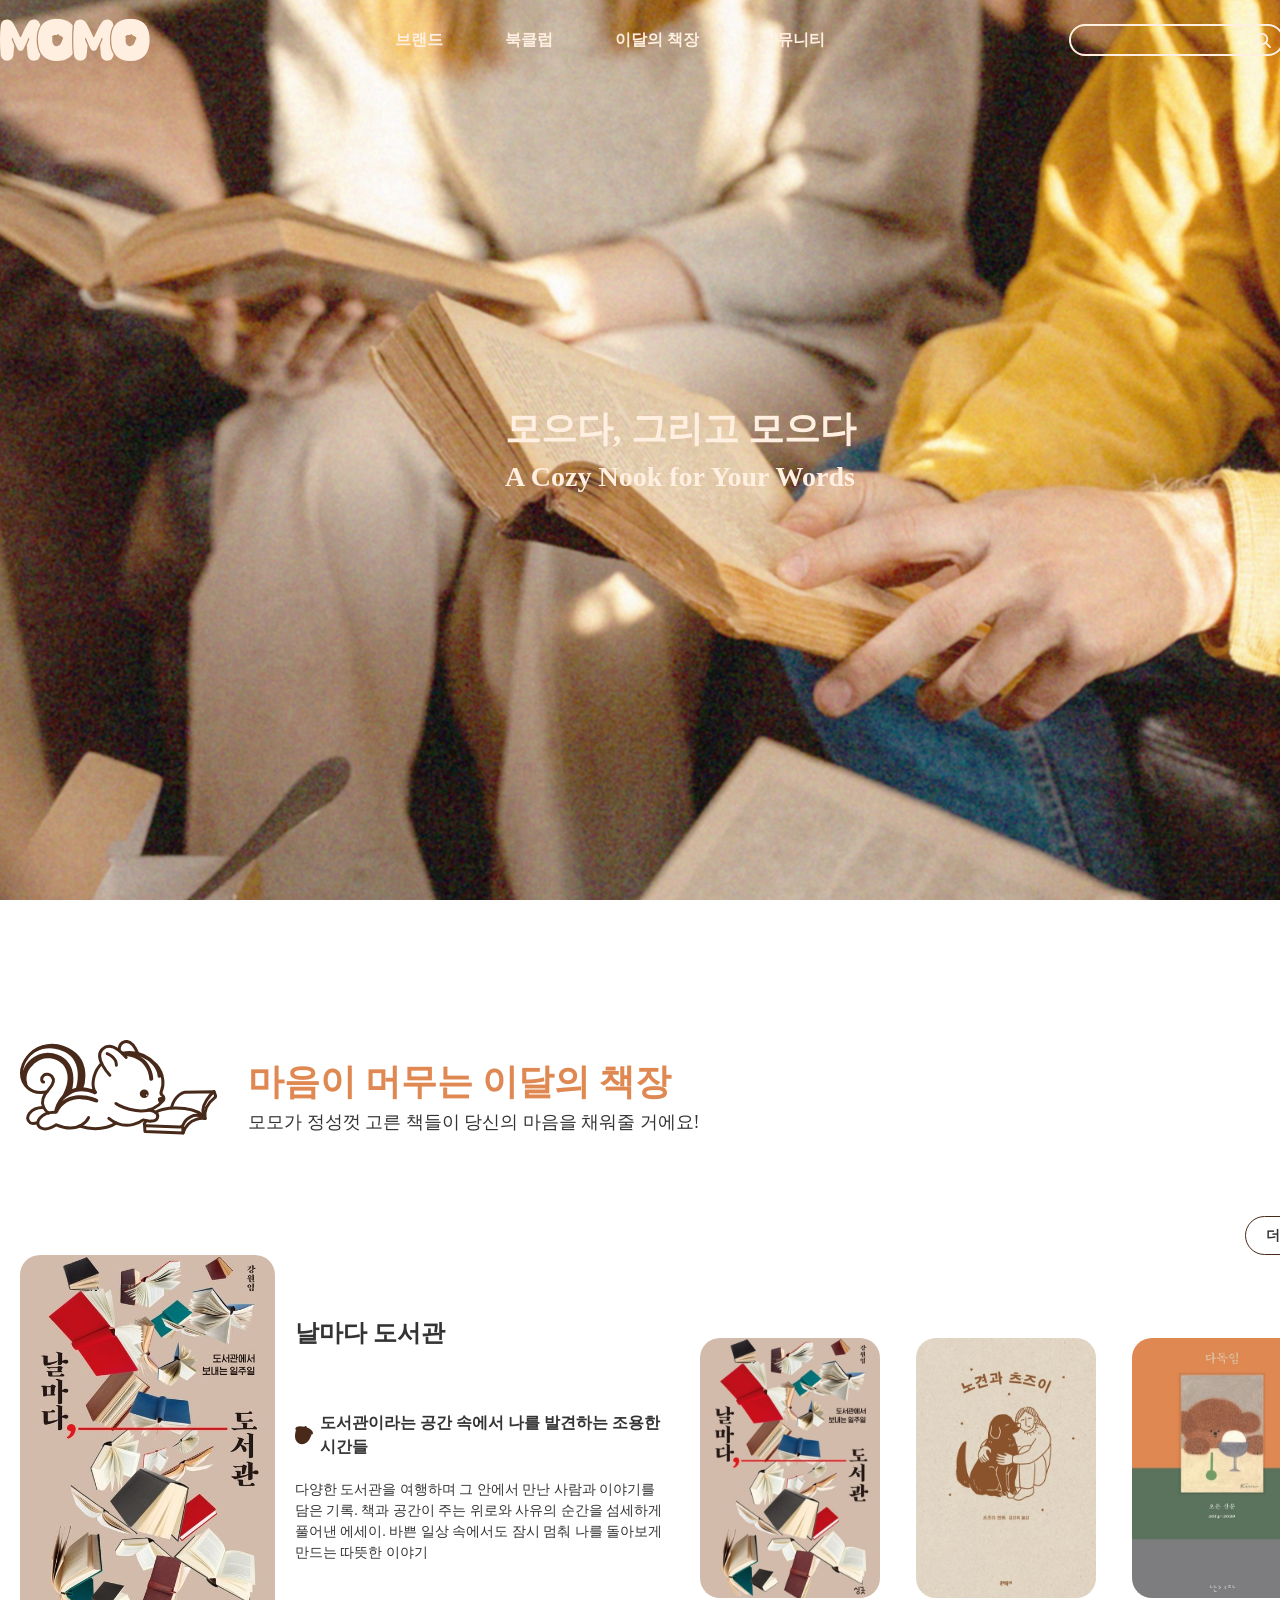
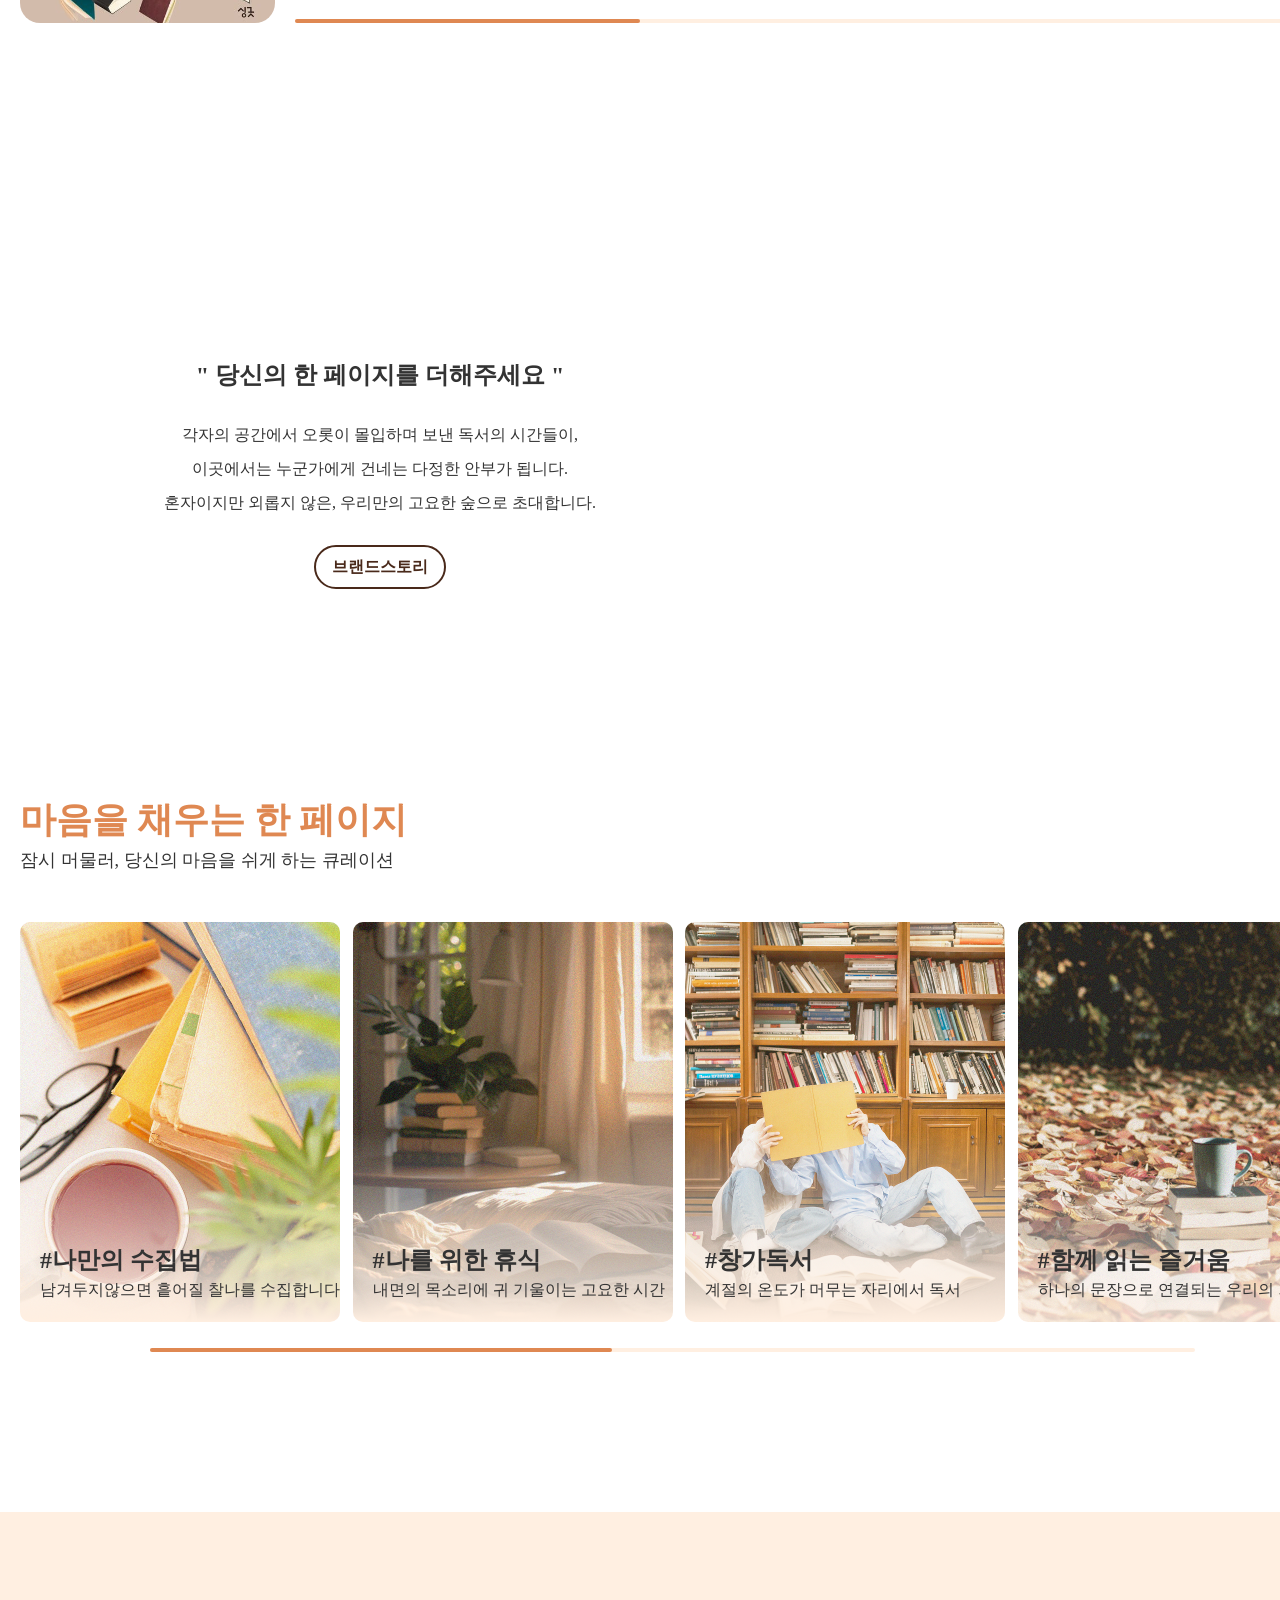
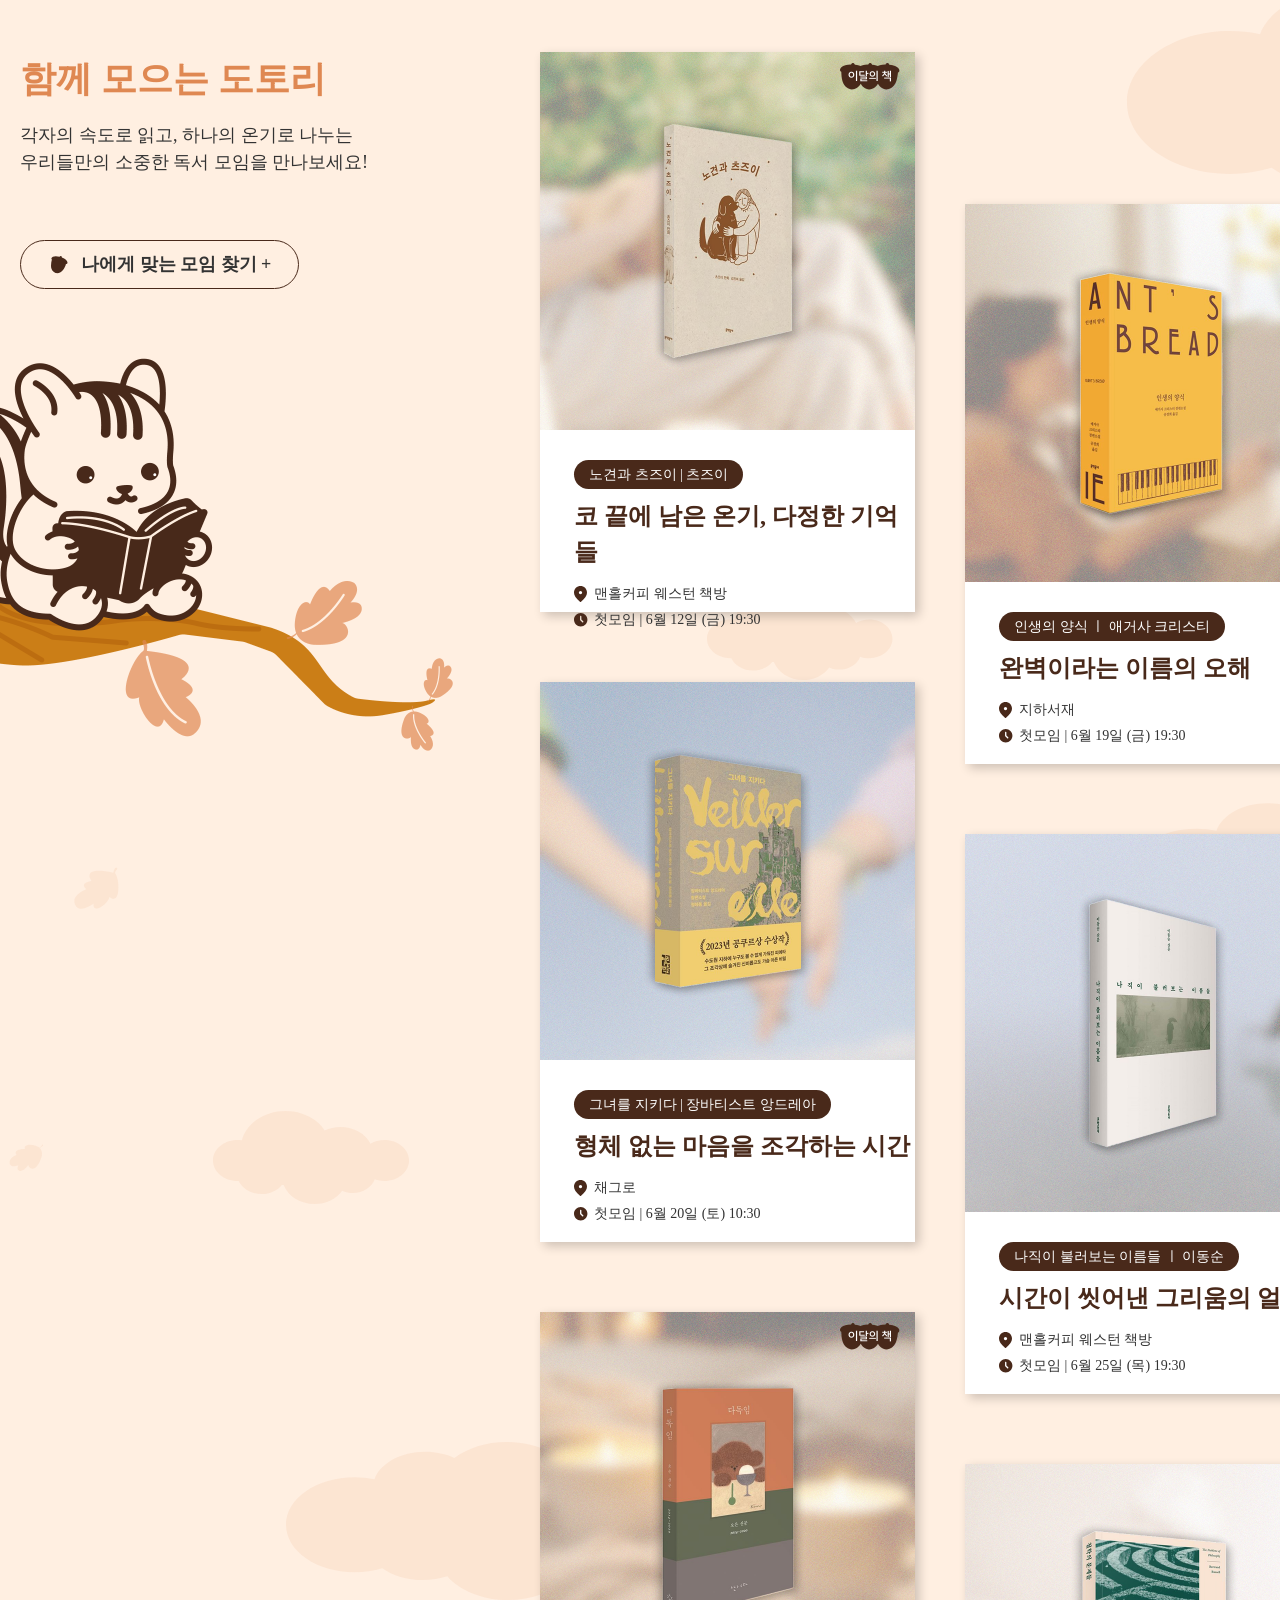
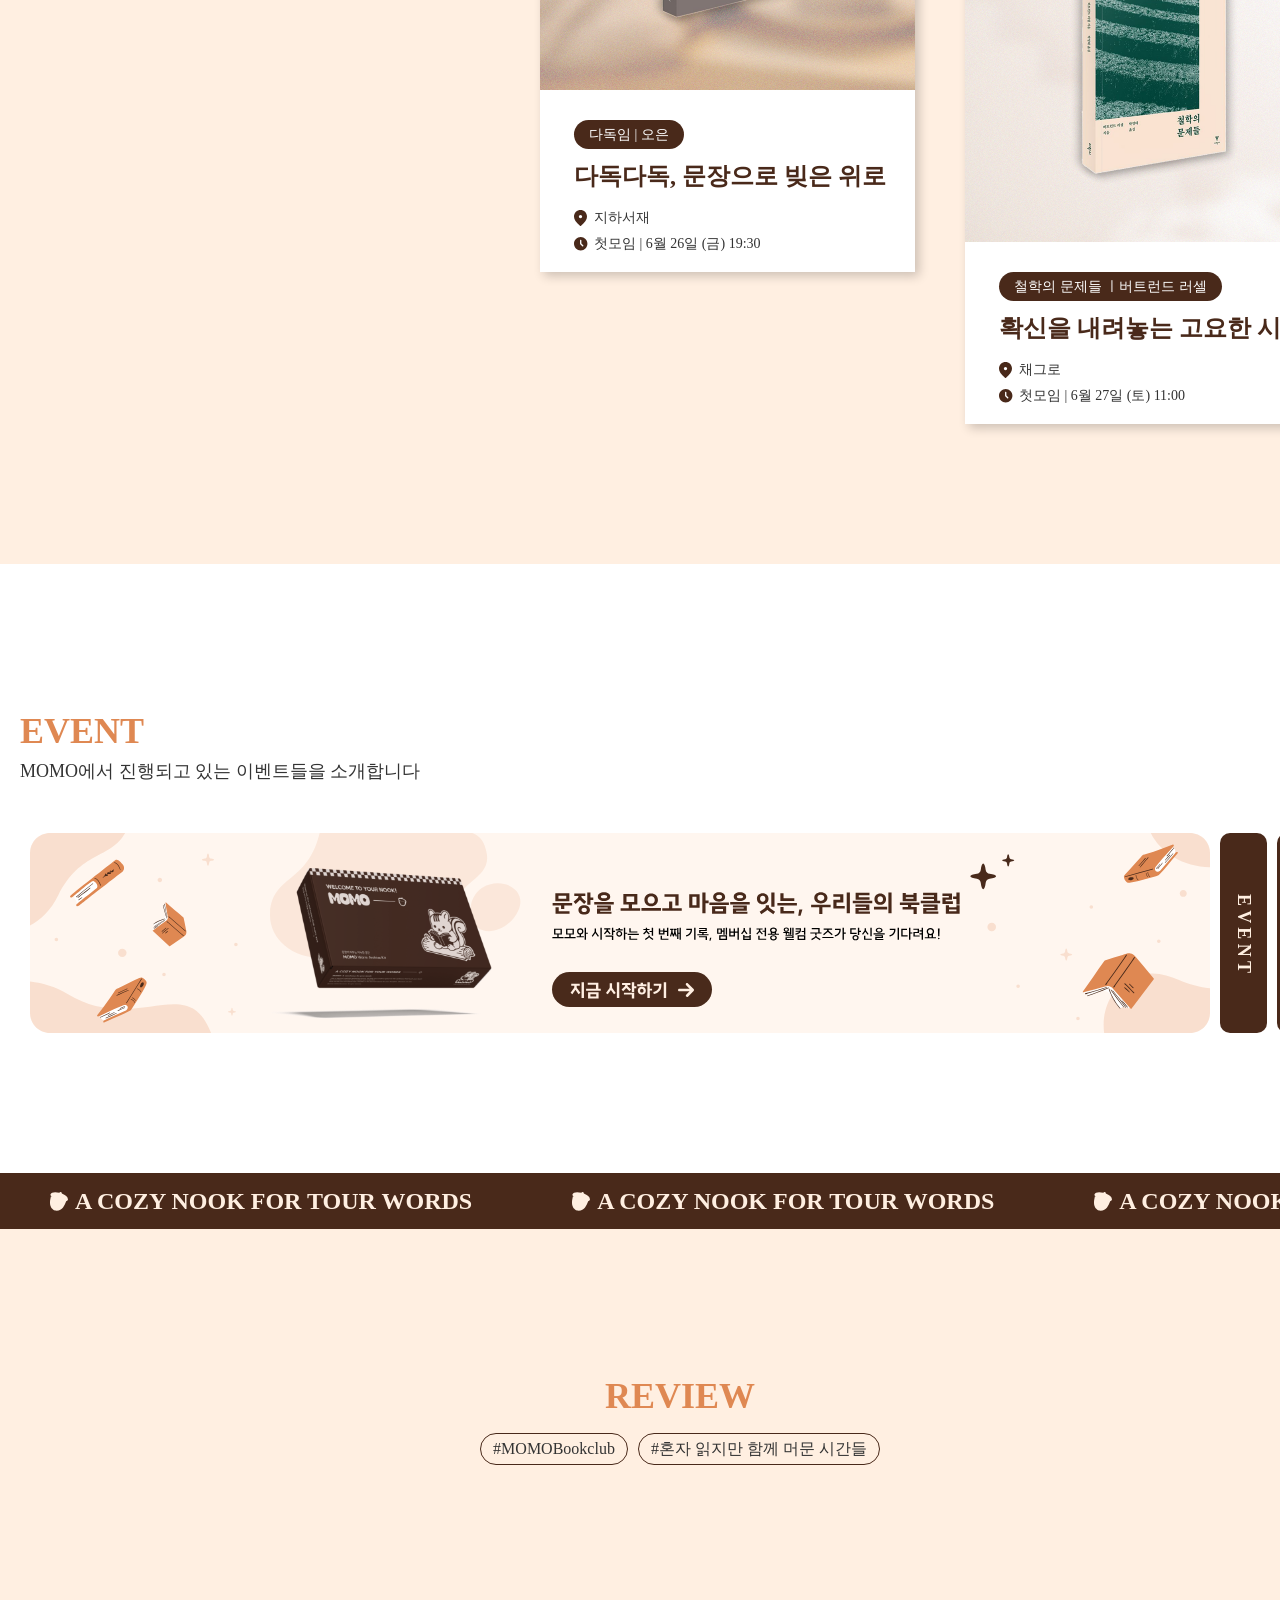
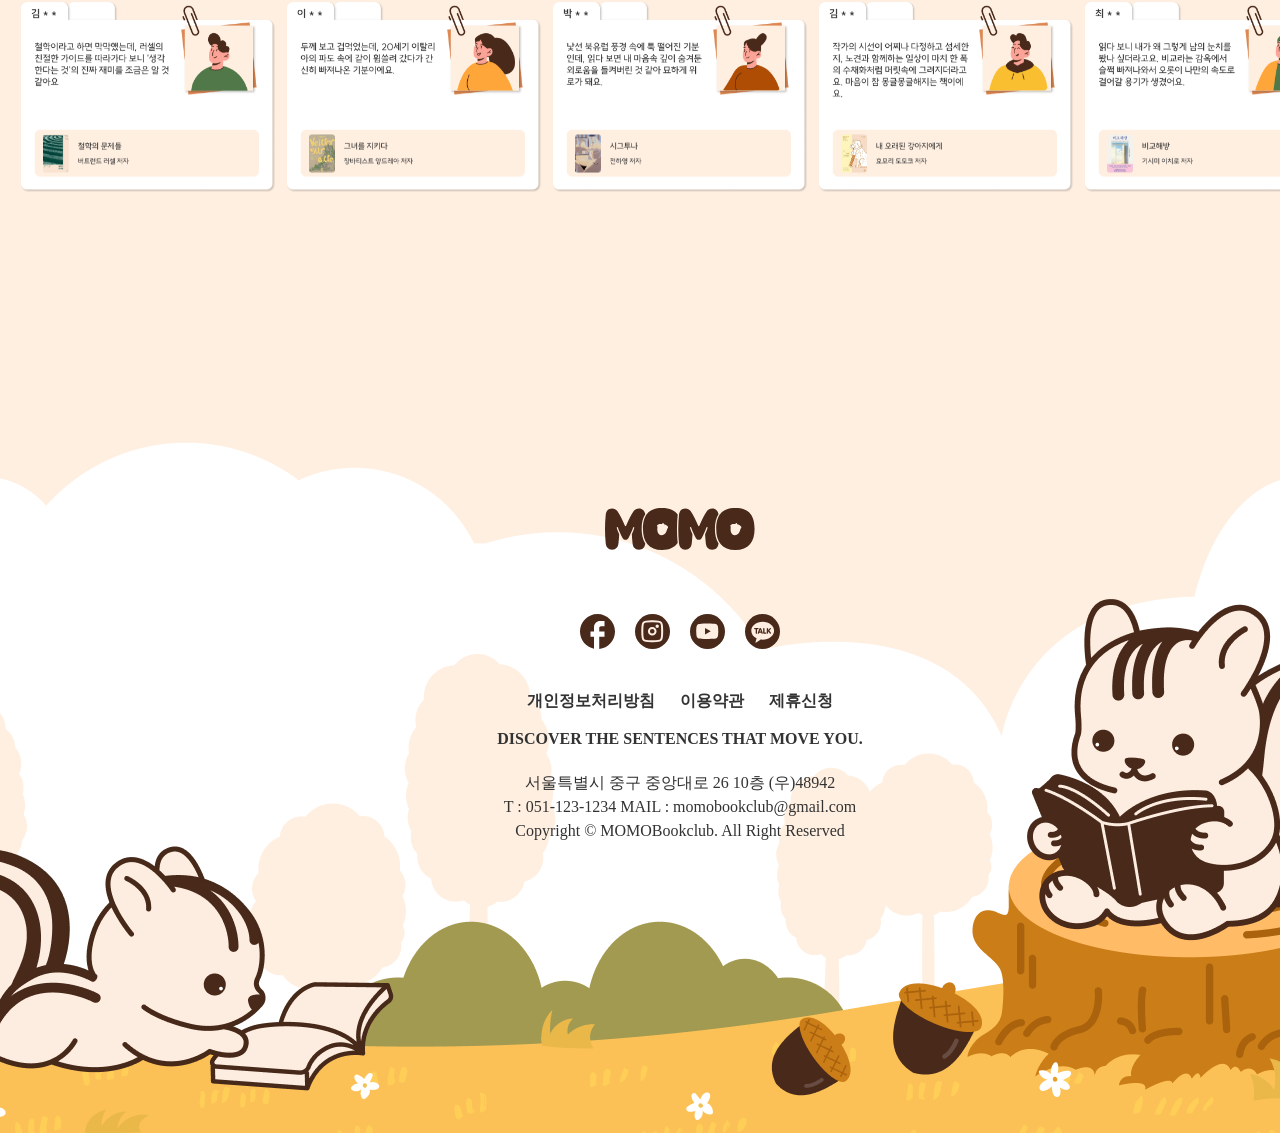
==== commit 0c8c1d6a: "Add files via upload" ====
--- a/index.html
+++ b/index.html
@@ -267,11 +267,11 @@
 
         <!-- section3 시작 -->
         <div id="section3">
-            <div class="bg_icon">
+            <!-- <div class="bg_icon">
                 <img class="bg_icon1" src="./images/main/06.section3/icon-2.svg" alt="배경아이콘">
                 <img class="bg_icon2" src="./images/main/06.section3/icon-3.svg" alt="배경아이콘">
                 <img class="bg_icon3" src="./images/main/06.section3/icon-4.svg" alt="배경아이콘">
-            </div>
+            </div> -->
             <div class="title_wrap" data-aos="fade-up" data-aos-duration="1000">
                 <h1>마음을 채우는 한 페이지</h1>
                 <p>잠시 머물러, 당신의 마음을 쉬게 하는 큐레이션</p>
